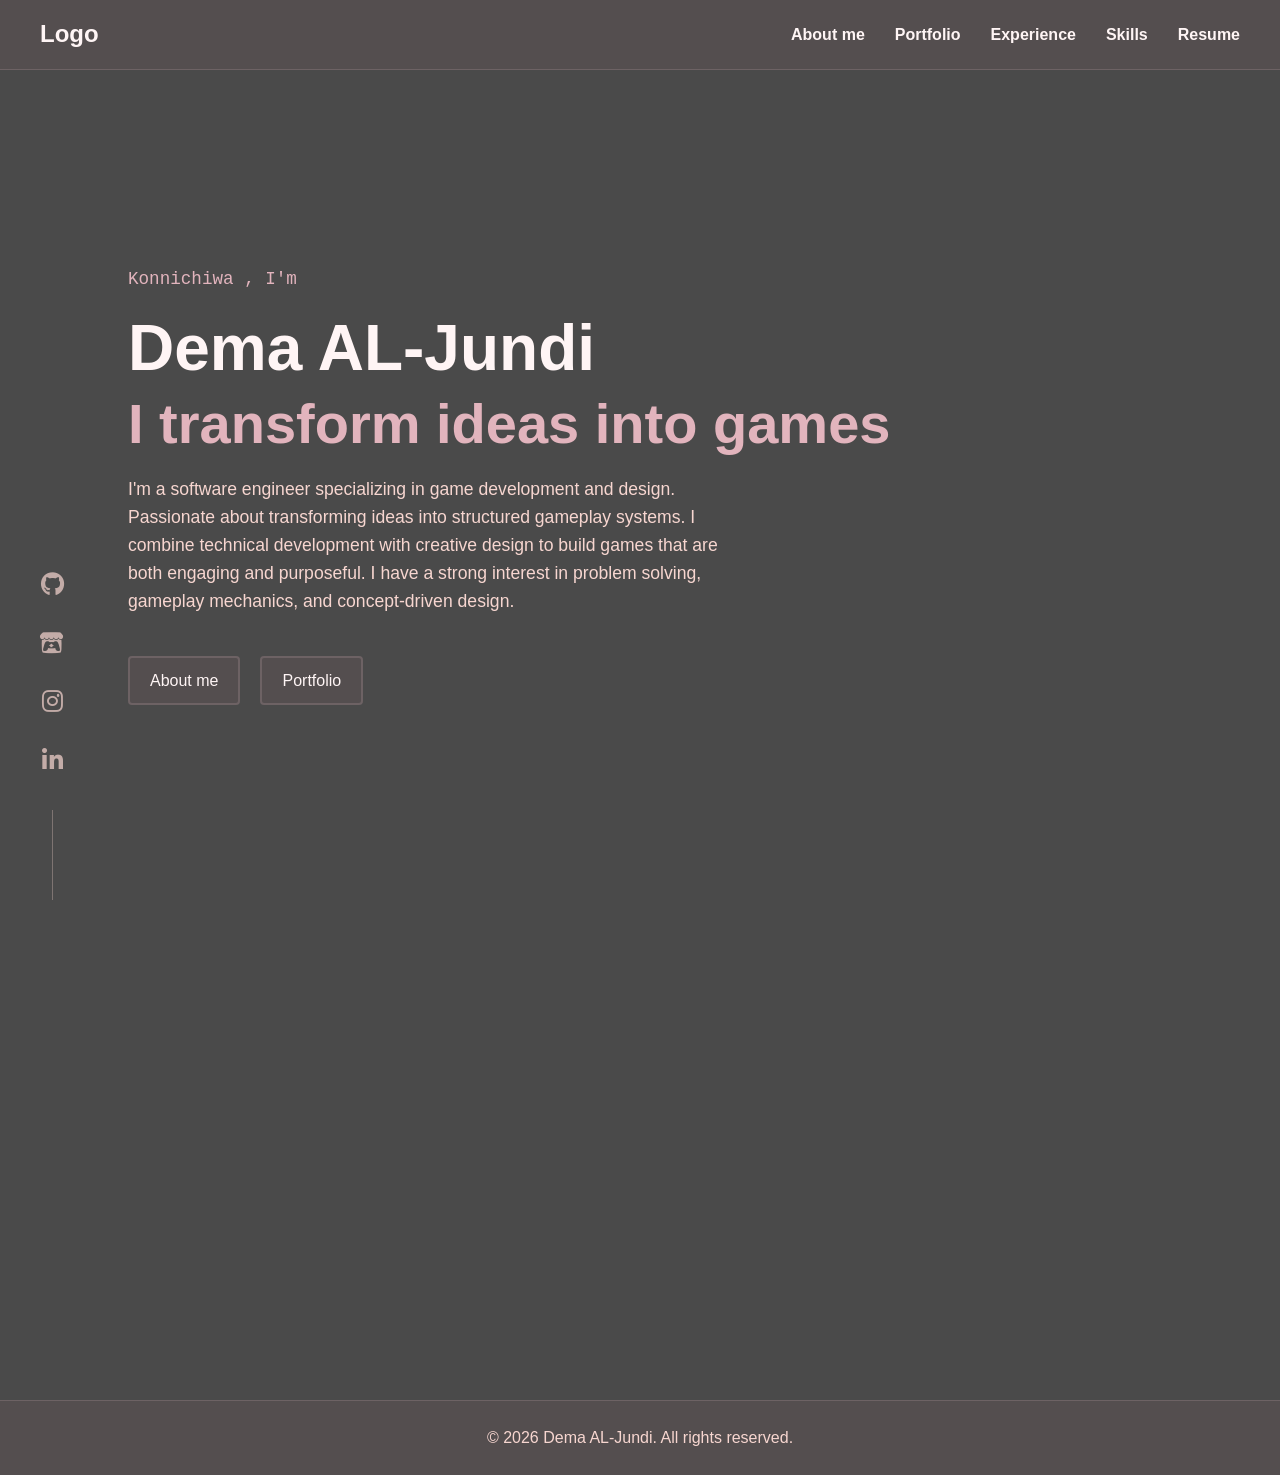
==== index.html @ 3b259c26 "skeleton done" ====
<!DOCTYPE html>
<html lang="en">

<head>
    <meta charset="UTF-8">
    <meta name="viewport" content="width=device-width, initial-scale=1.0">
    <title>Portfolio Skeleton</title>
    <link rel="stylesheet" href="css/style.css">
    <link rel="stylesheet" href="https://cdnjs.cloudflare.com/ajax/libs/font-awesome/6.4.0/css/all.min.css">
</head>

<body>
    <header class="header">
        <a href="index.html" class="logo">Logo</a>
        <nav class="nav-bar">
            <ul>
                <li><a href="pages/main_pages/about.html">About me</a></li>
                <li><a href="pages/main_pages/portfolio.html">Portfolio</a></li>
                <li><a href="pages/main_pages/experience.html">Experience</a></li>
                <li><a href="pages/main_pages/skills.html">Skills</a></li>
                <li><a href="resume.pdf" target="_blank">Resume</a></li>
            </ul>
        </nav>
    </header>
    <main>
        <section class="hero" id="home">
            <div class="hero-content">
                <span class="intro-text">Konnichiwa , I'm</span>
                <h1>Dema AL-Jundi</h1>
                <h2>I transform ideas into games</h2>
                <p>
                    I'm a software engineer specializing in game development and design. Passionate about transforming
                    ideas into structured gameplay systems.
                    I combine technical development with creative design to build games that are both engaging and
                    purposeful.
                    I have a strong interest in problem solving, gameplay mechanics, and concept-driven design.
                </p>
                <div class="hero-buttons">
                    <a href="pages/main_pages/about.html" class="btn">About me</a>
                    <a href="pages/main_pages/portfolio.html" class="btn">Portfolio</a>
                </div>
            </div>
        </section>
        <section class="blank-section" style="min-height: 50vh;">
            <!-- Placeholder for future content -->
        </section>
    </main>
    <aside class="social-links">
        <a href="https://github.com/Demxz0" target="_blank" aria-label="GitHub"><i class="fa-brands fa-github"></i></a>
        <a href="https://demxz0-o.itch.io/" target="_blank" aria-label="Itch.io"><i
                class="fa-brands fa-itch-io"></i></a>
        <a href="https://www.instagram.com/gamxz0_o/" target="_blank" aria-label="Instagram"><i
                class="fa-brands fa-instagram"></i></a>
        <a href="https://www.linkedin.com/in/dima-aljundi" target="_blank" aria-label="LinkedIn"><i
                class="fa-brands fa-linkedin-in"></i></a>
    </aside>
    <footer class="footer">
        <p>&copy; 2026 Dema AL-Jundi. All rights reserved.</p>
    </footer>
    <script src="js/script.js"></script>
</body>

</html>
---- css/style.css ----
:root {
    --bg-base: #4a4a4a;
    --bg-surface: #544e4f;
    --border-color: #6d6264;
    --text-heading: #fff5f5;
    --text-tagline: #e2b4bd;
    --text-body: #f7d6d0;
    --text-nav: #fff5f5;
    --accent: #e2b4bd;
    --accent-hover: #f7d6d0;
}

* {
    margin: 0;
    padding: 0;
    box-sizing: border-box;
}

html {
    scroll-behavior: smooth;
}

body {
    font-family: sans-serif;
    line-height: 1.6;
    padding-top: 70px;
    background-color: var(--bg-base);
    color: var(--text-body);
}

h1,
h2,
h3,
h4,
h5,
h6 {
    color: var(--text-heading);
}

.header {
    position: fixed;
    top: 0;
    left: 0;
    width: 100%;
    height: 70px;
    display: flex;
    justify-content: space-between;
    align-items: center;
    padding: 0 40px;
    background-color: var(--bg-surface);
    border-bottom: 1px solid var(--border-color);
    z-index: 1000;
}

.logo {
    font-weight: bold;
    font-size: 1.5rem;
    text-decoration: none;
    color: var(--text-heading);
}

.nav-bar ul {
    display: flex;
    list-style: none;
    gap: 30px;
}

.nav-bar a {
    text-decoration: none;
    color: var(--text-nav);
    font-weight: bold;
    transition: color 0.3s, opacity 0.3s;
}

.nav-bar a:hover {
    color: var(--accent);
    opacity: 0.9;
}

.hero {
    min-height: calc(100vh - 70px);
    display: flex;
    flex-direction: column;
    justify-content: center;
    align-items: flex-start;
    text-align: left;
    padding: 0 10%;
}

.hero-content {
    max-width: 800px;
}

.intro-text {
    display: block;
    margin-bottom: 20px;
    font-family: monospace;
    font-size: 1.1rem;
    color: var(--text-tagline);
}

.hero h1 {
    font-size: 4rem;
    margin-bottom: 10px;
    line-height: 1.1;
}

.hero h2,
.tagline {
    font-size: 3.5rem;
    font-weight: bold;
    margin-bottom: 20px;
    color: var(--text-tagline);
    line-height: 1.1;
}

.hero p {
    font-size: 1.1rem;
    max-width: 600px;
    margin-bottom: 40px;
}

.hero-buttons {
    display: flex;
    gap: 20px;
    justify-content: flex-start;
}

.btn {
    display: inline-block;
    padding: 10px 20px;
    text-decoration: none;
    color: var(--text-heading);
    border: 2px solid var(--border-color);
    background-color: var(--bg-surface);
    cursor: pointer;
    transition: all 0.3s ease;
    border-radius: 4px;
}

.btn:hover {
    background-color: var(--accent);
    border-color: var(--text-heading);
    color: var(--bg-base);
}

.content-sections {
    display: flex;
    flex-direction: column;
}

.zig-zag-item {
    display: flex;
    align-items: center;
    justify-content: space-between;
    padding: 80px 10%;
    gap: 40px;
    min-height: 60vh;
    border-top: 1px dashed var(--border-color);
}

.zig-zag-item.reverse {
    flex-direction: row-reverse;
}

.text-content {
    flex: 1;
}

.text-content h2 {
    margin-bottom: 20px;
    font-size: 2rem;
}

.text-content p {
    margin-bottom: 20px;
}

.image-placeholder {
    flex: 1;
    height: 300px;
    background-color: var(--bg-surface);
    display: flex;
    justify-content: center;
    align-items: center;
    border: 2px dashed var(--border-color);
    color: var(--text-body);
    border-radius: 8px;
}

.social-links {
    position: fixed;
    bottom: 0;
    left: 40px;
    display: flex;
    flex-direction: column;
    align-items: center;
    gap: 20px;
    z-index: 1000;
}

.social-links a {
    text-decoration: none;
    color: var(--text-body);
    font-size: 1.5rem;
    transition: color 0.3s, transform 0.3s;
    opacity: 0.7;
}

.social-links a:hover {
    color: var(--accent);
    transform: translateY(-3px);
    opacity: 1;
}

.social-links::after {
    content: '';
    width: 1px;
    height: 90px;
    background-color: var(--text-body);
    margin-top: 10px;
    opacity: 0.3;
}

.page-content {
    min-height: calc(100vh - 70px);
    padding: 60px 10%;
    text-align: center;
}

.page-content h1 {
    font-size: 2.5rem;
    margin-bottom: 20px;
}

.back-link {
    display: inline-block;
    margin-bottom: 20px;
    color: var(--accent);
    text-decoration: none;
    font-weight: bold;
    text-align: left;
    transition: transform 0.3s ease;
}

.back-link:hover {
    text-decoration: underline;
    transform: translateX(-5px);
}

.big-buttons-container {
    display: flex;
    justify-content: center;
    gap: 30px;
    margin-top: 50px;
}

.big-btn {
    display: flex;
    justify-content: center;
    align-items: center;
    width: 250px;
    height: 150px;
    font-size: 1.5rem;
    font-weight: bold;
    text-decoration: none;
    color: var(--text-heading);
    border: 2px solid var(--border-color);
    background-color: var(--bg-surface);
    transition: all 0.3s ease;
    border-radius: 8px;
}

.big-btn:hover {
    background-color: var(--accent);
    border-color: var(--text-heading);
    color: var(--bg-base);
    transform: translateY(-5px);
}

.about-grid {
    display: grid;
    grid-template-columns: 1fr 1fr;
    gap: 40px;
    margin-top: 40px;
    align-items: center;
    text-align: left;
}

.about-left {
    display: flex;
    flex-direction: column;
    align-items: flex-start;
}

.profile-pic-container {
    width: 200px;
    height: 200px;
    border-radius: 50%;
    border: 5px solid var(--accent);
    overflow: hidden;
    margin-bottom: 30px;
    display: flex;
    justify-content: center;
    align-items: center;
    background-color: var(--bg-surface);
}

.profile-placeholder {
    color: var(--text-body);
    font-weight: bold;
}

.about-right {
    display: flex;
    justify-content: center;
    align-items: center;
    height: 100%;
}

.collage-container {
    position: relative;
    width: 100%;
    max-width: 450px;
    height: 400px;
}

.collage-img {
    position: absolute;
    width: 220px;
    height: 320px;
    background-color: var(--bg-surface);
    border-radius: 10px;
    box-shadow: 0 10px 20px rgba(0, 0, 0, 0.5);
    display: flex;
    justify-content: center;
    align-items: center;
    color: var(--text-body);
    font-weight: bold;
    border: 1px solid var(--border-color);
    transition: transform 0.3s ease, z-index 0s;
    overflow: hidden;
}

.collage-img-1 {
    left: 20px;
    top: 40px;
    z-index: 2;
    transform: rotate(-5deg);
}

.collage-img-2 {
    left: 160px;
    top: 70px;
    z-index: 1;
    transform: rotate(5deg);
}

.collage-img:hover {
    transform: scale(1.05) rotate(0deg);
    z-index: 10;
}

.vibe-slider-section {
    margin-top: 80px;
    margin-left: calc(-50vw + 50%);
    margin-right: calc(-50vw + 50%);
    overflow: hidden;
    padding: 40px 0;
}

.vibe-slider-section h2 {
    margin-left: 10vw;
    margin-bottom: 30px;
    font-size: 2rem;
    text-align: left;
}

.slider-wrapper {
    width: 100%;
    overflow: hidden;
    display: flex;
}

.slider-track {
    display: flex;
    animation: scroll 30s linear infinite;
    width: max-content;
}

.slider-track:hover {
    animation-play-state: paused;
}

.slide {
    width: 200px;
    height: 320px;
    margin-right: 20px;
    border-radius: 12px;
    overflow: hidden;
    flex-shrink: 0;
    transition: transform 0.3s ease;
    background-color: var(--bg-surface);
    display: flex;
    justify-content: center;
    align-items: center;
    color: var(--text-body);
    border: 1px solid var(--border-color);
}

.slide:hover {
    transform: scale(1.05);
    z-index: 2;
    border-color: var(--accent);
}

.slide img {
    width: 100%;
    height: 100%;
    object-fit: cover;
    pointer-events: none;
}

@keyframes scroll {
    0% {
        transform: translateX(0);
    }

    100% {
        transform: translateX(calc(-220px * 6));
    }
}

.experience-list {
    display: flex;
    flex-direction: column;
    gap: 30px;
    margin-top: 40px;
    text-align: left;
    max-width: 800px;
    margin-left: auto;
    margin-right: auto;
}

.experience-item {
    border-left: 4px solid var(--accent);
    padding-left: 20px;
}

.skills-grid {
    display: flex;
    justify-content: center;
    gap: 50px;
    margin-top: 40px;
    flex-wrap: wrap;
}

.skill-category {
    border: 1px solid var(--border-color);
    background-color: var(--bg-surface);
    padding: 20px;
    width: 250px;
    text-align: left;
    border-radius: 8px;
}

.skill-category ul {
    margin-top: 10px;
    padding-left: 20px;
}

@media (max-width: 850px) {
    body {
        padding-top: 120px;
    }

    .header {
        flex-direction: column;
        height: auto;
        padding: 15px;
        gap: 15px;
    }

    .nav-bar ul {
        flex-wrap: wrap;
        justify-content: center;
        gap: 15px;
    }

    .zig-zag-item,
    .zig-zag-item.reverse {
        flex-direction: column;
        text-align: center;
        padding: 60px 20px;
    }

    .social-links {
        position: static;
        flex-direction: row;
        justify-content: center;
        padding: 20px 0;
        margin-top: 40px;
        border-top: 1px solid var(--border-color);
    }

    .social-links::after {
        display: none;
    }

    .big-buttons-container {
        flex-direction: column;
        align-items: center;
    }

    .big-btn {
        width: 100%;
        max-width: 300px;
        height: 120px;
    }

    .about-grid {
        grid-template-columns: 1fr;
        text-align: center;
    }

    .about-left {
        align-items: center;
    }

    .collage-container {
        transform: scale(0.9);
        margin-top: 30px;
    }

    .projects-grid {
        grid-template-columns: 1fr;
    }
}

.projects-grid {
    display: grid;
    grid-template-columns: repeat(auto-fill, minmax(300px, 1fr));
    gap: 30px;
    margin-top: 40px;
    text-align: left;
}

.project-card {
    display: flex;
    flex-direction: column;
    border: 1px solid var(--border-color);
    text-decoration: none;
    color: inherit;
    background-color: var(--bg-surface);
    transition: transform 0.3s, box-shadow 0.3s, border-color 0.3s;
    border-radius: 8px;
    overflow: hidden;
}

.project-card:hover {
    transform: translateY(-5px);
    box-shadow: 0 10px 20px rgba(0, 0, 0, 0.4);
    border-color: var(--accent);
}

.card-image-placeholder {
    height: 180px;
    background-color: var(--bg-base);
    display: flex;
    justify-content: center;
    align-items: center;
    color: var(--text-body);
    border-bottom: 1px solid var(--border-color);
}

.card-content {
    padding: 20px;
    display: flex;
    flex-direction: column;
    flex: 1;
}

.card-content h3 {
    margin-bottom: 10px;
    font-size: 1.25rem;
    color: var(--text-heading);
}

.card-content p {
    font-size: 0.95rem;
    margin-bottom: 15px;
    flex: 1;
}

.card-tags {
    display: flex;
    flex-wrap: wrap;
    gap: 8px;
    margin-bottom: 15px;
}

.tag {
    font-size: 0.8rem;
    padding: 4px 10px;
    background-color: var(--bg-base);
    color: var(--text-heading);
    border: 1px solid var(--border-color);
    border-radius: 15px;
}

.view-link {
    font-weight: bold;
    color: var(--text-heading);
    font-size: 0.9rem;
    transition: color 0.3s, opacity 0.3s;
}

.project-card:hover .view-link {
    text-decoration: underline;
    opacity: 0.85;
}

.project-details {
    text-align: left;
    max-width: 900px;
    margin: 0 auto;
}

.project-details h1 {
    color: var(--text-heading);
}

.project-section {
    margin-bottom: 40px;
    background-color: var(--bg-surface);
    padding: 30px;
    border-radius: 8px;
    border: 1px solid var(--border-color);
}

.project-section h2 {
    color: var(--text-heading);
    margin-bottom: 15px;
    font-size: 1.5rem;
    border-bottom: 2px solid var(--accent);
    display: inline-block;
    padding-bottom: 5px;
}

.project-section ul {
    margin-left: 20px;
    margin-top: 10px;
}

.project-section li {
    margin-bottom: 10px;
}

.under-work {
    margin-top: 50px;
    text-align: center;
    color: var(--text-tagline);
}

.footer {
    text-align: center;
    padding: 24px;
    background-color: var(--bg-surface);
    border-top: 1px solid var(--border-color);
    margin-top: 50px;
    color: var(--text-body);
}
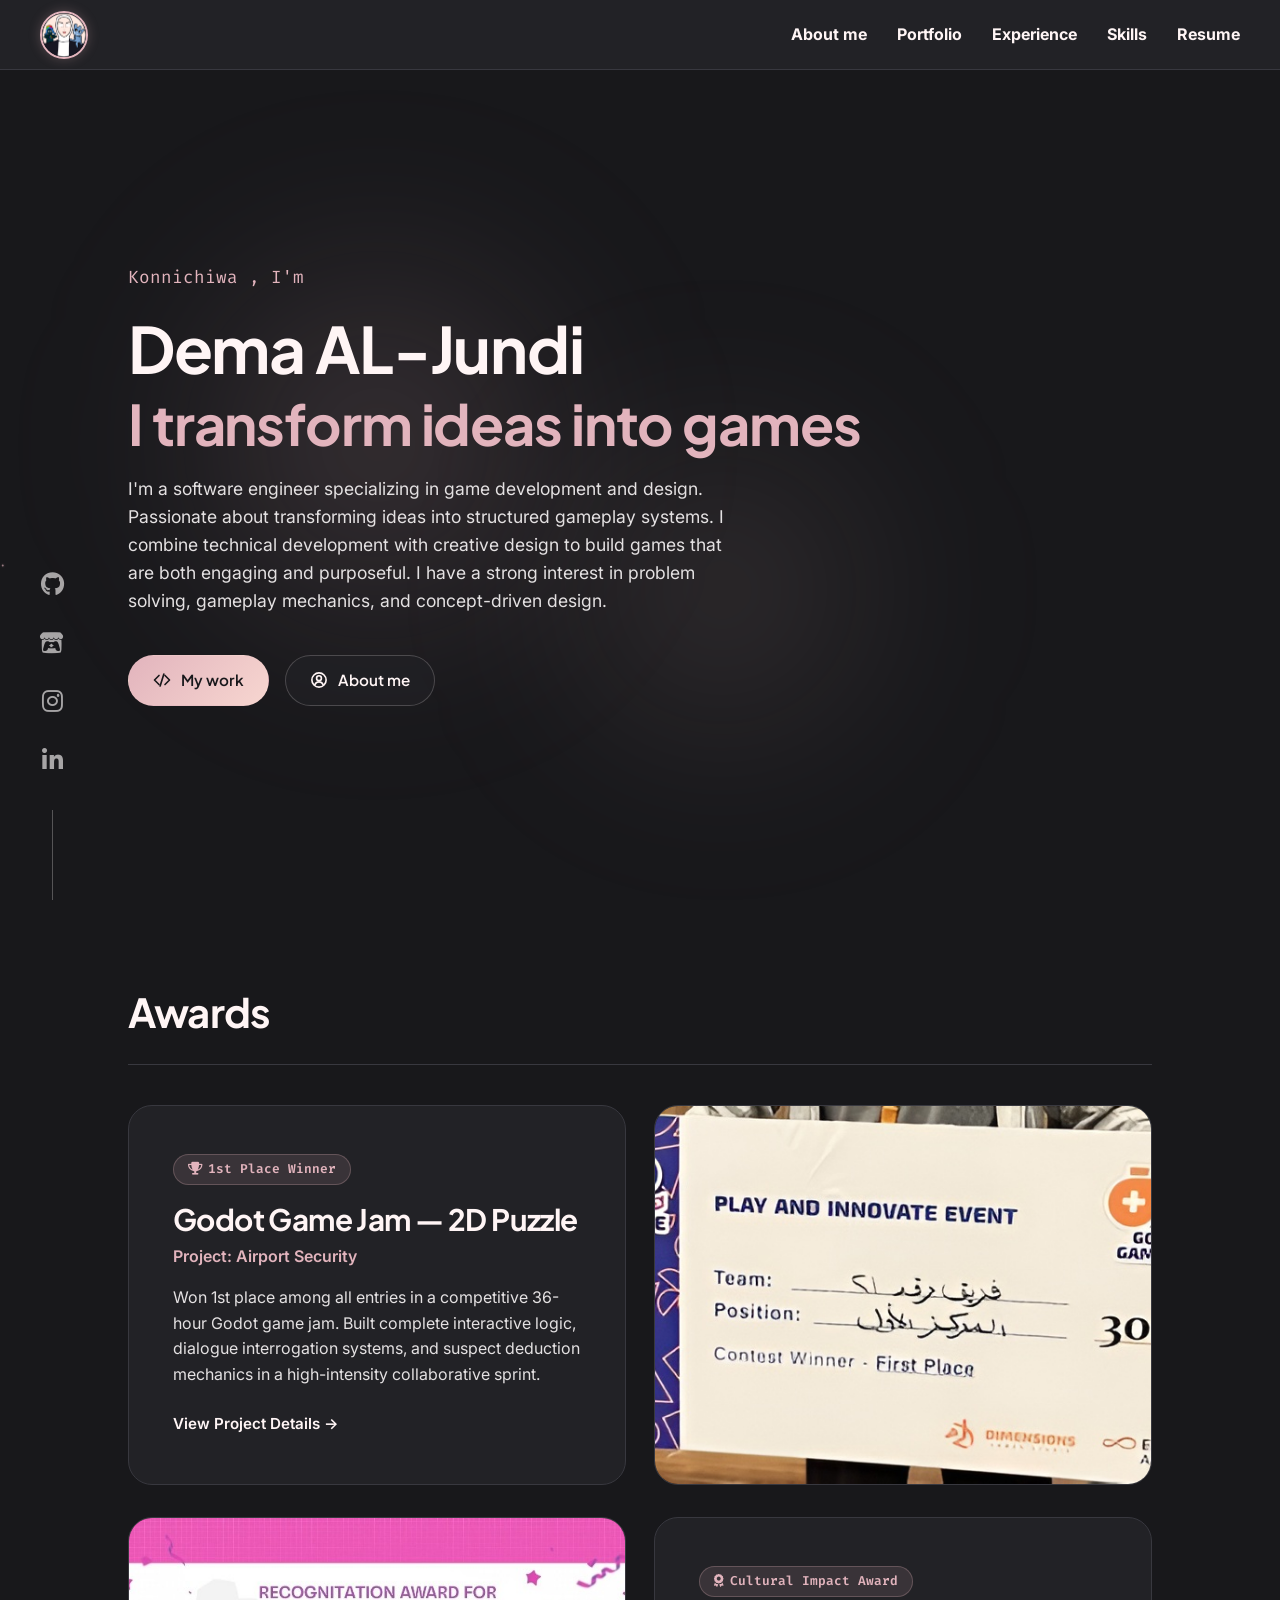
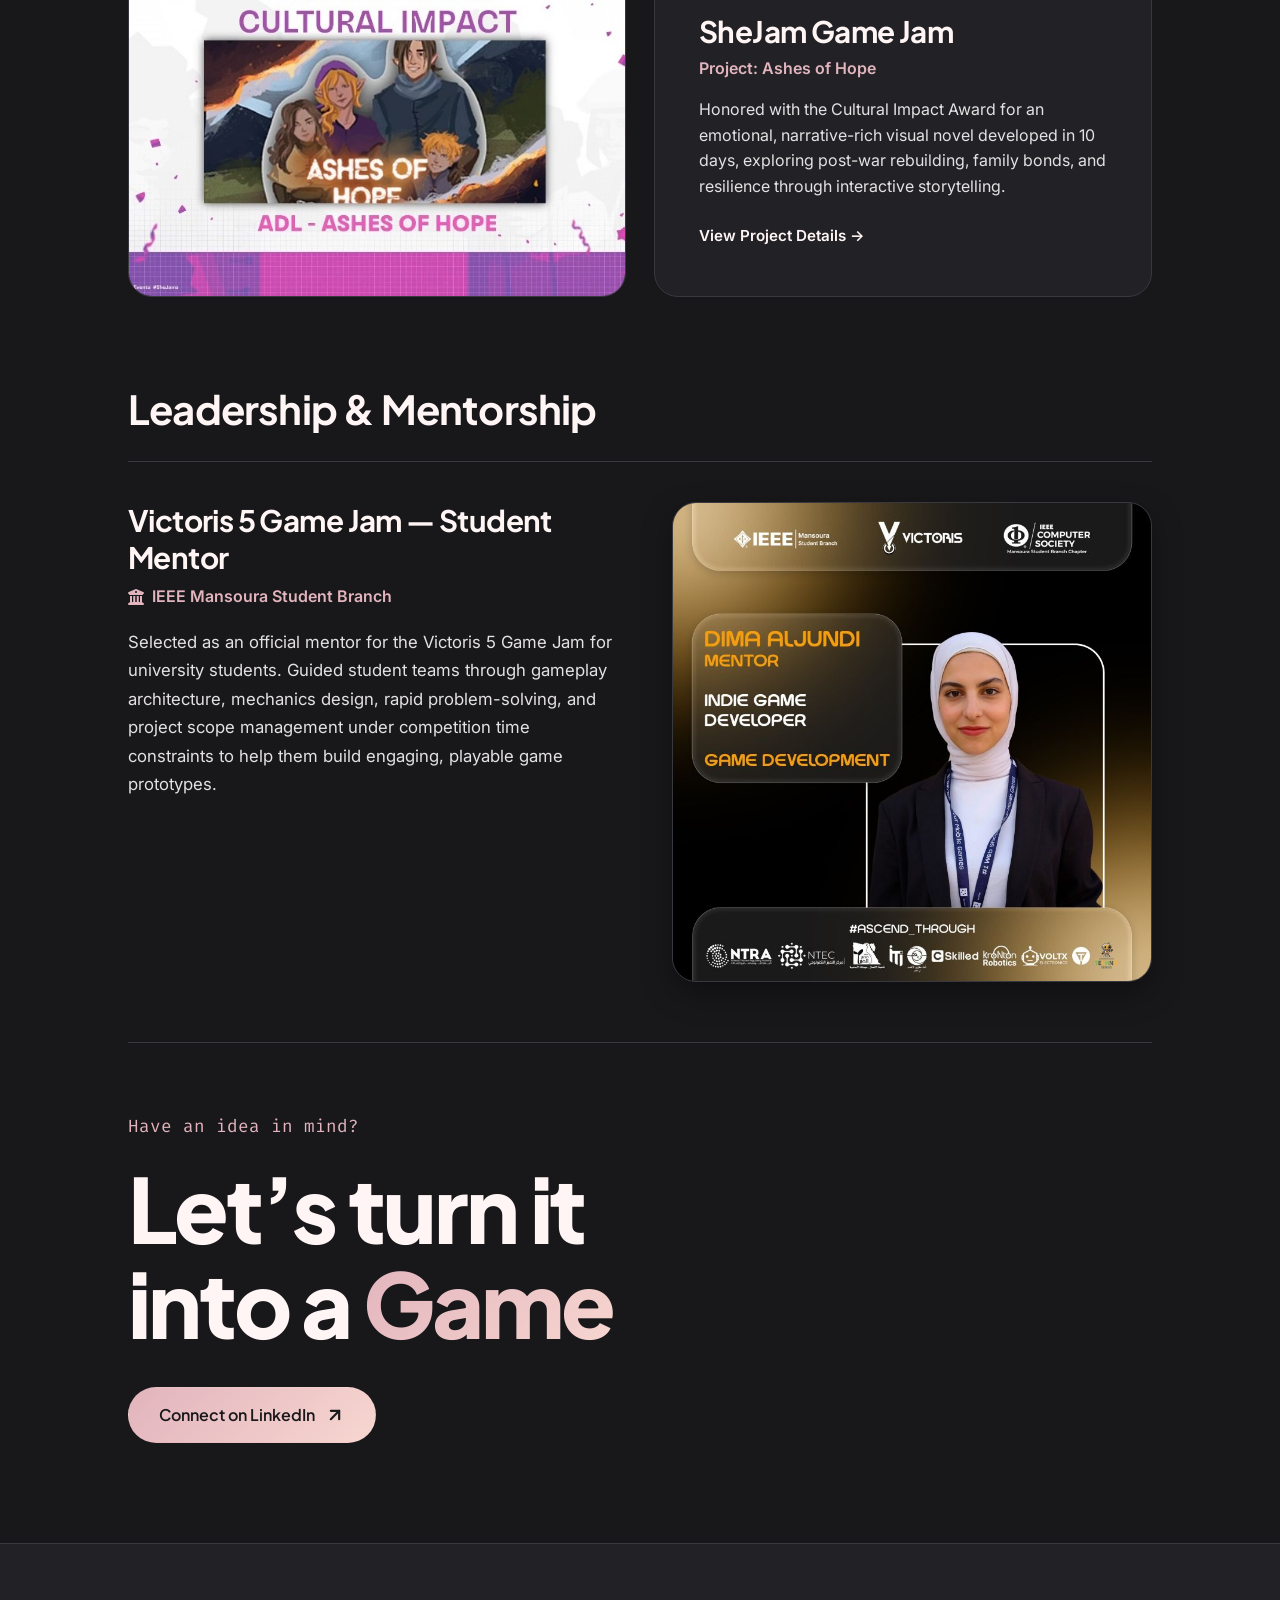
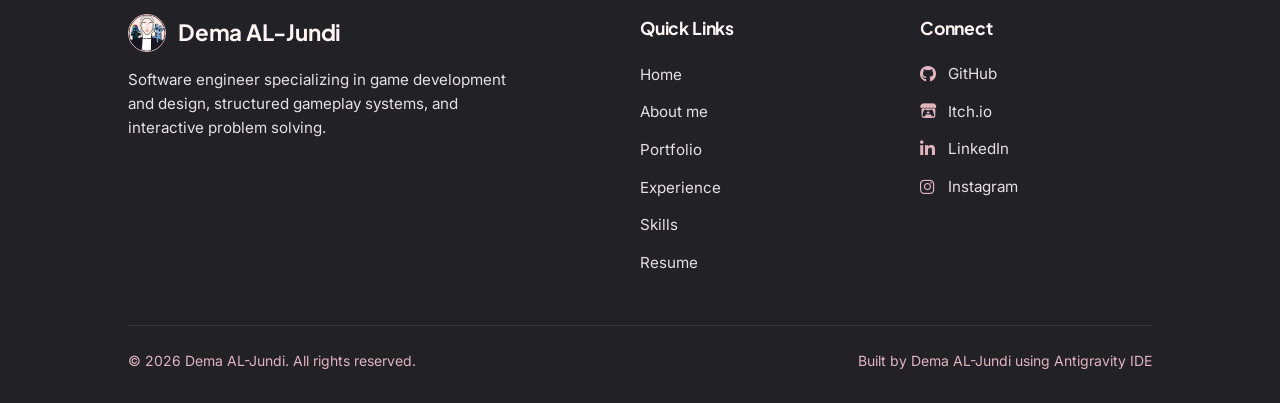
==== commit b3acddec: "first commit" ====
--- a/index.html
+++ b/index.html
@@ -5,13 +5,25 @@
     <meta charset="UTF-8">
     <meta name="viewport" content="width=device-width, initial-scale=1.0">
     <title>Portfolio Skeleton</title>
+    <link rel="icon" type="image/png" href="Images/Main_page_images/Logo.png">
     <link rel="stylesheet" href="css/style.css">
     <link rel="stylesheet" href="https://cdnjs.cloudflare.com/ajax/libs/font-awesome/6.4.0/css/all.min.css">
 </head>
 
-<body>
+<body class="launch-active">
+    <div id="launch-screen" class="launch-screen" aria-label="Loading portfolio">
+        <div class="launch-logo-container">
+            <div class="launch-pulse-ring launch-pulse-ring-outer"></div>
+            <div class="launch-pulse-ring launch-pulse-ring-inner"></div>
+            <div class="launch-logo-frame">
+                <img src="Images/Main_page_images/Logo.png" alt="Dema AL-Jundi Logo" class="launch-logo-img">
+            </div>
+        </div>
+    </div>
     <header class="header">
-        <a href="index.html" class="logo">Logo</a>
+        <a href="index.html" class="logo" aria-label="Home">
+            <img src="Images/Main_page_images/Logo.png" alt="Dema AL-Jundi Logo" class="logo-img">
+        </a>
         <nav class="nav-bar">
             <ul>
                 <li><a href="pages/main_pages/about.html">About me</a></li>
@@ -24,6 +36,7 @@
     </header>
     <main>
         <section class="hero" id="home">
+            <canvas id="hero-particles" class="hero-particles-canvas"></canvas>
             <div class="hero-content">
                 <span class="intro-text">Konnichiwa , I'm</span>
                 <h1>Dema AL-Jundi</h1>
@@ -36,13 +49,108 @@
                     I have a strong interest in problem solving, gameplay mechanics, and concept-driven design.
                 </p>
                 <div class="hero-buttons">
-                    <a href="pages/main_pages/about.html" class="btn">About me</a>
-                    <a href="pages/main_pages/portfolio.html" class="btn">Portfolio</a>
-                </div>
-            </div>
-        </section>
-        <section class="blank-section" style="min-height: 50vh;">
-            <!-- Placeholder for future content -->
+                    <a href="pages/main_pages/portfolio.html" class="btn btn-primary">
+                        <svg class="btn-icon" width="18" height="18" viewBox="0 0 24 24" fill="none"
+                            stroke="currentColor" stroke-width="2.2" stroke-linecap="round" stroke-linejoin="round">
+                            <path d="m16 18 6-6-6-6"></path>
+                            <path d="m8 6-6 6 6 6"></path>
+                            <path d="m14.5 4-5 16"></path>
+                        </svg>
+                        <span>My work</span>
+                    </a>
+                    <a href="pages/main_pages/about.html" class="btn btn-secondary">
+                        <svg class="btn-icon" width="18" height="18" viewBox="0 0 24 24" fill="none"
+                            stroke="currentColor" stroke-width="2.2" stroke-linecap="round" stroke-linejoin="round">
+                            <circle cx="12" cy="12" r="9.5"></circle>
+                            <circle cx="12" cy="9.5" r="3.2"></circle>
+                            <path d="M6.5 18.2c1.3-2.6 3.2-3.7 5.5-3.7s4.2 1.1 5.5 3.7"></path>
+                        </svg>
+                        <span>About me</span>
+                    </a>
+                </div>
+            </div>
+        </section>
+        <section class="awards-section" id="awards">
+            <div class="awards-header reveal">
+                <h2>Awards</h2>
+            </div>
+            <div class="awards-list">
+                <div class="award-row reveal">
+                    <div class="award-card award-text-card">
+                        <span class="award-badge"><i class="fa-solid fa-trophy"></i> 1st Place Winner</span>
+                        <h3>Godot Game Jam — 2D Puzzle</h3>
+                        <div class="award-project-name">Project: Airport Security</div>
+                        <p>
+                            Won 1st place among all entries in a competitive 36-hour Godot game jam. Built complete
+                            interactive logic, dialogue interrogation systems, and suspect deduction mechanics in a
+                            high-intensity collaborative sprint.
+                        </p>
+                        <a href="pages/portfolio_pages/project_pages/project-airport-security.html"
+                            class="award-link">View Project Details &rarr;</a>
+                    </div>
+                    <div class="award-card award-image-card">
+                        <img src="Images/Main_page_images/godotjam_award.jpg"
+                            alt="Godot Game Jam Award - Airport Security">
+                    </div>
+                </div>
+
+                <div class="award-row reverse reveal">
+                    <div class="award-card award-text-card">
+                        <span class="award-badge"><i class="fa-solid fa-award"></i> Cultural Impact Award</span>
+                        <h3>SheJam Game Jam</h3>
+                        <div class="award-project-name">Project: Ashes of Hope</div>
+                        <p>
+                            Honored with the Cultural Impact Award for an emotional, narrative-rich visual novel
+                            developed in 10 days, exploring post-war rebuilding, family bonds, and resilience through
+                            interactive storytelling.
+                        </p>
+                        <a href="pages/portfolio_pages/project_pages/project-ashes-of-hope.html" class="award-link">View
+                            Project Details &rarr;</a>
+                    </div>
+                    <div class="award-card award-image-card">
+                        <img src="Images/Main_page_images/shejam_award.jpg" alt="SheJam Game Jam Award - Ashes of Hope">
+                    </div>
+                </div>
+            </div>
+        </section>
+        <section class="mentorship-section" id="leadership">
+            <div class="mentorship-header reveal">
+                <h2>Leadership & Mentorship</h2>
+            </div>
+            <div class="mentorship-container reveal">
+                <div class="mentorship-content">
+                    <h3>Victoris 5 Game Jam — Student Mentor</h3>
+                    <div class="mentorship-org">
+                        <i class="fa-solid fa-building-columns"></i> IEEE Mansoura Student Branch
+                    </div>
+                    <p>
+                        Selected as an official mentor for the Victoris 5 Game Jam for university students.
+                        Guided student teams through gameplay architecture, mechanics design, rapid problem-solving,
+                        and project scope management under competition time constraints to help them build engaging,
+                        playable game prototypes.
+                    </p>
+                </div>
+                <div class="mentorship-image-card">
+                    <img src="Images/Main_page_images/ieee_mentor.jpg"
+                        alt="IEEE Mansoura Victoris 5 Game Jam Mentor - Dima Al-Jundi">
+                </div>
+            </div>
+        </section>
+        <section class="cta-section reveal" id="contact">
+            <div class="cta-divider"></div>
+            <div class="cta-content">
+                <span class="intro-text">Have an idea in mind?</span>
+                <h2 class="cta-title">Let’s turn it<br>into a <span class="cta-highlight">Game</span></h2>
+                <a href="https://www.linkedin.com/in/dima-aljundi" target="_blank" rel="noopener noreferrer"
+                    class="btn btn-primary cta-btn">
+                    <span>Connect on LinkedIn</span>
+                    <svg class="btn-icon cta-arrow-icon" width="20" height="20" viewBox="0 0 24 24" fill="none"
+                        stroke="currentColor" stroke-width="2.6" stroke-linecap="round" stroke-linejoin="round">
+                        <line x1="7" y1="17" x2="17" y2="7"></line>
+                        <polyline points="7 7 17 7 17 17"></polyline>
+                    </svg>
+                </a>
+            </div>
         </section>
     </main>
     <aside class="social-links">
@@ -55,7 +163,52 @@
                 class="fa-brands fa-linkedin-in"></i></a>
     </aside>
     <footer class="footer">
-        <p>&copy; 2026 Dema AL-Jundi. All rights reserved.</p>
+        <div class="footer-top">
+            <div class="footer-brand">
+                <a href="index.html" class="footer-logo">
+                    <span class="footer-logo-badge">
+                        <img src="Images/Main_page_images/Logo.png" alt="Dema AL-Jundi" class="footer-logo-img">
+                    </span>
+                    <span>Dema AL-Jundi</span>
+                </a>
+                <p class="footer-bio">
+                    Software engineer specializing in game development and design, structured gameplay systems, and
+                    interactive problem solving.
+                </p>
+            </div>
+            <div class="footer-col">
+                <h3>Quick Links</h3>
+                <ul class="footer-links">
+                    <li><a href="index.html">Home</a></li>
+                    <li><a href="pages/main_pages/about.html">About me</a></li>
+                    <li><a href="pages/main_pages/portfolio.html">Portfolio</a></li>
+                    <li><a href="pages/main_pages/experience.html">Experience</a></li>
+                    <li><a href="pages/main_pages/skills.html">Skills</a></li>
+                    <li><a href="resume.pdf" target="_blank">Resume</a></li>
+                </ul>
+            </div>
+            <div class="footer-col">
+                <h3>Connect</h3>
+                <ul class="footer-links">
+                    <li><a href="https://github.com/Demxz0" target="_blank" rel="noopener noreferrer"><i
+                                class="fa-brands fa-github"></i> GitHub</a></li>
+                    <li><a href="https://demxz0-o.itch.io/" target="_blank" rel="noopener noreferrer"><i
+                                class="fa-brands fa-itch-io"></i> Itch.io</a></li>
+                    <li><a href="https://www.linkedin.com/in/dima-aljundi" target="_blank" rel="noopener noreferrer"><i
+                                class="fa-brands fa-linkedin-in"></i> LinkedIn</a></li>
+                    <li><a href="https://www.instagram.com/gamxz0_o/" target="_blank" rel="noopener noreferrer"><i
+                                class="fa-brands fa-instagram"></i> Instagram</a></li>
+                </ul>
+            </div>
+        </div>
+        <div class="footer-bottom">
+            <div class="footer-bottom-left">
+                &copy; 2026 Dema AL-Jundi. All rights reserved.
+            </div>
+            <div class="footer-bottom-right">
+                Built by Dema AL-Jundi using Antigravity IDE
+            </div>
+        </div>
     </footer>
     <script src="js/script.js"></script>
 </body>
--- a/css/style.css
+++ b/css/style.css
@@ -1,13 +1,19 @@
+@import url('https://fonts.googleapis.com/css2?family=Fira+Code:wght@400;600&family=Inter:ital,opsz,wght@0,14..32,400..700;1,14..32,400..700&family=Plus+Jakarta+Sans:ital,wght@0,400..800;1,400..800&display=swap');
+
 :root {
-    --bg-base: #4a4a4a;
-    --bg-surface: #544e4f;
-    --border-color: #6d6264;
+    --bg-base: #18181b;
+    --bg-surface: #222226;
+    --border-color: #38383f;
     --text-heading: #fff5f5;
     --text-tagline: #e2b4bd;
-    --text-body: #f7d6d0;
+    --text-body: #E4E1E2;
     --text-nav: #fff5f5;
     --accent: #e2b4bd;
     --accent-hover: #f7d6d0;
+
+    --font-heading: 'Plus Jakarta Sans', sans-serif;
+    --font-body: 'Inter', sans-serif;
+    --font-mono: 'Fira Code', monospace;
 }
 
 * {
@@ -21,7 +27,7 @@
 }
 
 body {
-    font-family: sans-serif;
+    font-family: var(--font-body);
     line-height: 1.6;
     padding-top: 70px;
     background-color: var(--bg-base);
@@ -34,7 +40,9 @@
 h4,
 h5,
 h6 {
+    font-family: var(--font-heading);
     color: var(--text-heading);
+    letter-spacing: -0.02em;
 }
 
 .header {
@@ -50,13 +58,38 @@
     background-color: var(--bg-surface);
     border-bottom: 1px solid var(--border-color);
     z-index: 1000;
+    animation: heroFadeInDown 0.9s cubic-bezier(0.22, 1, 0.36, 1) 0.1s both;
 }
 
 .logo {
-    font-weight: bold;
-    font-size: 1.5rem;
+    width: 48px;
+    height: 48px;
+    border-radius: 50%;
+    border: 2px solid var(--accent);
+    box-shadow: 0 0 12px rgba(226, 180, 189, 0.25);
+    overflow: hidden;
+    display: inline-flex;
+    align-items: center;
+    justify-content: center;
     text-decoration: none;
-    color: var(--text-heading);
+    line-height: 0;
+    flex-shrink: 0;
+    transition: transform 0.25s cubic-bezier(0.22, 1, 0.36, 1), box-shadow 0.25s cubic-bezier(0.22, 1, 0.36, 1), border-color 0.25s ease;
+}
+
+.logo:hover {
+    transform: scale(1.08);
+    box-shadow: 0 0 20px rgba(226, 180, 189, 0.5);
+    border-color: var(--accent-hover);
+}
+
+.logo-img {
+    width: 100%;
+    height: 100%;
+    object-fit: cover;
+    transform: scale(1.38);
+    display: block;
+    pointer-events: none;
 }
 
 .nav-bar ul {
@@ -78,6 +111,7 @@
 }
 
 .hero {
+    position: relative;
     min-height: calc(100vh - 70px);
     display: flex;
     flex-direction: column;
@@ -85,24 +119,135 @@
     align-items: flex-start;
     text-align: left;
     padding: 0 10%;
+    overflow: hidden;
+}
+
+.hero::before,
+.hero::after {
+    content: '';
+    position: absolute;
+    border-radius: 50%;
+    pointer-events: none;
+    z-index: 1;
+    filter: blur(90px);
+    will-change: transform;
+}
+
+.hero::before {
+    width: 500px;
+    height: 500px;
+    background: radial-gradient(circle, rgba(226, 180, 189, 0.22) 0%, rgba(226, 180, 189, 0.05) 50%, transparent 70%);
+    top: 15%;
+    left: 10%;
+    animation: heroGlowFloat1 16s ease-in-out infinite alternate;
+}
+
+.hero::after {
+    width: 420px;
+    height: 420px;
+    background: radial-gradient(circle, rgba(247, 214, 208, 0.16) 0%, rgba(226, 180, 189, 0.04) 50%, transparent 70%);
+    bottom: 12%;
+    left: 40%;
+    animation: heroGlowFloat2 20s ease-in-out infinite alternate;
+}
+
+@keyframes heroGlowFloat1 {
+    0% {
+        transform: translate3d(0, 0, 0) scale(1);
+    }
+
+    50% {
+        transform: translate3d(70px, -45px, 0) scale(1.12);
+    }
+
+    100% {
+        transform: translate3d(-35px, 35px, 0) scale(0.96);
+    }
+}
+
+@keyframes heroGlowFloat2 {
+    0% {
+        transform: translate3d(0, 0, 0) scale(0.96);
+    }
+
+    50% {
+        transform: translate3d(-60px, 50px, 0) scale(1.1);
+    }
+
+    100% {
+        transform: translate3d(45px, -25px, 0) scale(1.02);
+    }
+}
+
+@keyframes heroFadeInUp {
+    0% {
+        opacity: 0;
+        transform: translateY(28px);
+    }
+
+    100% {
+        opacity: 1;
+        transform: translateY(0);
+    }
+}
+
+@keyframes heroFadeInDown {
+    0% {
+        opacity: 0;
+        transform: translateY(-20px);
+    }
+
+    100% {
+        opacity: 1;
+        transform: translateY(0);
+    }
+}
+
+@keyframes heroFadeInLeft {
+    0% {
+        opacity: 0;
+        transform: translateX(-24px);
+    }
+
+    100% {
+        opacity: 1;
+        transform: translateX(0);
+    }
+}
+
+.hero-particles-canvas {
+    position: absolute;
+    top: 0;
+    left: 0;
+    width: 100%;
+    height: 100%;
+    pointer-events: none;
+    z-index: 1;
 }
 
 .hero-content {
+    position: relative;
+    z-index: 2;
     max-width: 800px;
 }
 
 .intro-text {
     display: block;
     margin-bottom: 20px;
-    font-family: monospace;
+    font-family: var(--font-mono);
     font-size: 1.1rem;
     color: var(--text-tagline);
+}
+
+.hero-content .intro-text {
+    animation: heroFadeInUp 1s cubic-bezier(0.22, 1, 0.36, 1) 0.2s both;
 }
 
 .hero h1 {
     font-size: 4rem;
     margin-bottom: 10px;
     line-height: 1.1;
+    animation: heroFadeInUp 1.05s cubic-bezier(0.22, 1, 0.36, 1) 0.38s both;
 }
 
 .hero h2,
@@ -112,36 +257,75 @@
     margin-bottom: 20px;
     color: var(--text-tagline);
     line-height: 1.1;
+    animation: heroFadeInUp 1.05s cubic-bezier(0.22, 1, 0.36, 1) 0.56s both;
 }
 
 .hero p {
     font-size: 1.1rem;
     max-width: 600px;
     margin-bottom: 40px;
+    animation: heroFadeInUp 1.05s cubic-bezier(0.22, 1, 0.36, 1) 0.74s both;
 }
 
 .hero-buttons {
     display: flex;
-    gap: 20px;
+    gap: 16px;
     justify-content: flex-start;
+    align-items: center;
+    animation: heroFadeInUp 1.05s cubic-bezier(0.22, 1, 0.36, 1) 0.92s both;
 }
 
 .btn {
+    display: inline-flex;
+    align-items: center;
+    justify-content: center;
+    gap: 10px;
+    padding: 12px 24px;
+    text-decoration: none;
+    font-family: var(--font-heading);
+    font-size: 0.95rem;
+    font-weight: 600;
+    border-radius: 9999px;
+    cursor: pointer;
+    transition: transform 0.25s ease, background 0.25s ease, border-color 0.25s ease, box-shadow 0.25s ease, color 0.25s ease;
+}
+
+.btn-primary {
+    background: linear-gradient(135deg, var(--accent) 0%, var(--accent-hover) 100%);
+    color: #18181b;
+    border: 1px solid transparent;
+}
+
+.btn-primary:hover {
+    transform: translateY(-2px);
+    box-shadow: 0 8px 24px rgba(226, 180, 189, 0.4);
+    filter: brightness(1.03);
+    color: #18181b;
+}
+
+.btn-secondary {
+    background: rgba(34, 34, 38, 0.7);
+    color: var(--text-heading);
+    border: 1px solid rgba(255, 245, 245, 0.2);
+    backdrop-filter: blur(8px);
+}
+
+.btn-secondary:hover {
+    background: rgba(45, 45, 52, 0.9);
+    border-color: rgba(226, 180, 189, 0.5);
+    color: var(--accent-hover);
+    transform: translateY(-2px);
+    box-shadow: 0 6px 20px rgba(0, 0, 0, 0.35);
+}
+
+.btn-icon {
     display: inline-block;
-    padding: 10px 20px;
-    text-decoration: none;
-    color: var(--text-heading);
-    border: 2px solid var(--border-color);
-    background-color: var(--bg-surface);
-    cursor: pointer;
-    transition: all 0.3s ease;
-    border-radius: 4px;
-}
-
-.btn:hover {
-    background-color: var(--accent);
-    border-color: var(--text-heading);
-    color: var(--bg-base);
+    flex-shrink: 0;
+    transition: transform 0.25s ease;
+}
+
+.btn:hover .btn-icon {
+    transform: scale(1.08);
 }
 
 .content-sections {
@@ -197,6 +381,7 @@
     align-items: center;
     gap: 20px;
     z-index: 1000;
+    animation: heroFadeInLeft 1s cubic-bezier(0.22, 1, 0.36, 1) 1.05s both;
 }
 
 .social-links a {
@@ -229,8 +414,10 @@
 }
 
 .page-content h1 {
-    font-size: 2.5rem;
-    margin-bottom: 20px;
+    font-size: 2.8rem;
+    margin-bottom: 40px;
+    text-align: center;
+    width: 100%;
 }
 
 .back-link {
@@ -278,87 +465,231 @@
     transform: translateY(-5px);
 }
 
-.about-grid {
-    display: grid;
-    grid-template-columns: 1fr 1fr;
+.about-hero-showcase {
+    display: flex;
+    justify-content: space-between;
+    align-items: center;
     gap: 40px;
     margin-top: 40px;
-    align-items: center;
+    margin-bottom: 40px;
+    flex-wrap: wrap;
+}
+
+.about-hero-main {
+    display: flex;
+    align-items: center;
+    gap: 32px;
+    flex: 1;
+    min-width: 320px;
+    flex-wrap: wrap;
+}
+
+.about-hero-text {
+    flex: 1;
+    min-width: 280px;
+}
+
+.profile-pic-container {
+    width: 260px;
+    height: 260px;
+    border-radius: 50%;
+    border: 4px solid var(--accent);
+    box-shadow: 0 0 30px rgba(226, 180, 189, 0.3);
+    overflow: hidden;
+    display: flex;
+    justify-content: center;
+    align-items: center;
+    background-color: var(--bg-surface);
+    flex-shrink: 0;
+    transition: transform 0.3s cubic-bezier(0.22, 1, 0.36, 1), box-shadow 0.3s ease;
+}
+
+.profile-pic-container:hover {
+    transform: scale(1.02);
+    box-shadow: 0 0 40px rgba(226, 180, 189, 0.45);
+}
+
+.about-profile-img {
+    width: 100%;
+    height: 100%;
+    object-fit: cover;
+    object-position: 10% 35%;
+    display: block;
+}
+
+.about-side-images {
+    position: relative;
+    width: 340px;
+    height: 340px;
+    display: flex;
+    justify-content: center;
+    align-items: center;
+    flex-shrink: 0;
+}
+
+.about-img-card {
+    position: absolute;
+    width: 240px;
+    height: 300px;
+    border-radius: 12px;
+    border: 4px solid var(--bg-surface);
+    box-shadow: 0 10px 20px rgba(0, 0, 0, 0.25);
+    overflow: hidden;
+    transition: transform 0.6s cubic-bezier(0.22, 1, 0.36, 1),
+        box-shadow 0.6s ease,
+        border-color 0.6s ease,
+        z-index 0s;
+    transform-origin: bottom center;
+    background-color: var(--bg-surface);
+}
+
+.about-img-card:nth-child(1) {
+    transform: rotate(-8deg) translateX(-70px);
+    z-index: 1;
+}
+
+.about-img-card:nth-child(2) {
+    transform: rotate(6deg) translateX(40px);
+    z-index: 2;
+}
+
+.about-img-card:nth-child(1):hover {
+    transform: rotate(0deg) translateX(-70px) translateY(-30px);
+}
+
+.about-img-card:nth-child(2):hover {
+    transform: rotate(0deg) translateX(40px) translateY(-30px);
+}
+
+.about-img-card:hover {
+    z-index: 10;
+    box-shadow: 0 15px 35px rgba(226, 180, 189, 0.4);
+    border-color: var(--accent);
+}
+
+.about-side-img {
+    width: 100%;
+    height: 100%;
+    object-fit: cover;
+    display: block;
+}
+
+.about-pres-img {
+    object-position: center 20%;
+}
+
+.about-grad-img {
+    object-position: center 20%;
+}
+
+.about-tagline {
+    font-family: var(--font-heading);
+    font-size: 2.8rem;
+    font-weight: 800;
+    color: var(--text-heading);
+    letter-spacing: -0.015em;
+    line-height: 1.2;
+    margin-bottom: 16px;
     text-align: left;
-}
-
-.about-left {
+    white-space: nowrap;
+}
+
+.tagline-highlight {
+    color: var(--accent);
+    text-shadow: 0 0 25px rgba(226, 180, 189, 0.4);
+}
+
+.about-bio-intro {
+    max-width: 700px;
+    margin-bottom: 0;
+    text-align: left;
+}
+
+.about-bio-intro p {
+    font-size: 1.5rem;
+    line-height: 1.8;
+    color: var(--text-body);
+}
+
+.about-bio-intro p strong {
+    color: var(--text-heading);
+    font-family: var(--font-heading);
+    font-size: 1.3rem;
+    font-weight: 700;
+    margin-right: 4px;
+}
+
+.about-sections-grid {
+    display: grid;
+    grid-template-columns: repeat(auto-fit, minmax(320px, 1fr));
+    gap: 24px;
+    margin-top: 36px;
+    text-align: left;
+}
+
+.about-section-card {
+    background-color: var(--bg-surface);
+    border: 1px solid var(--border-color);
+    border-radius: 12px;
+    padding: 26px 28px;
+    transition: border-color 0.3s ease, transform 0.3s ease;
+}
+
+.about-section-card:hover {
+    border-color: var(--accent);
+    transform: translateY(-3px);
+}
+
+.about-section-card h3 {
+    color: var(--accent);
+    font-size: 1.25rem;
+    font-weight: 700;
+    margin-bottom: 16px;
+    letter-spacing: -0.01em;
+}
+
+.about-section-card ul {
+    list-style: none;
     display: flex;
     flex-direction: column;
-    align-items: flex-start;
-}
-
-.profile-pic-container {
-    width: 200px;
-    height: 200px;
-    border-radius: 50%;
-    border: 5px solid var(--accent);
-    overflow: hidden;
-    margin-bottom: 30px;
-    display: flex;
-    justify-content: center;
-    align-items: center;
-    background-color: var(--bg-surface);
-}
-
-.profile-placeholder {
+    gap: 12px;
+}
+
+.about-section-card li {
+    position: relative;
+    padding-left: 20px;
     color: var(--text-body);
-    font-weight: bold;
-}
-
-.about-right {
-    display: flex;
-    justify-content: center;
-    align-items: center;
-    height: 100%;
-}
-
-.collage-container {
-    position: relative;
-    width: 100%;
-    max-width: 450px;
-    height: 400px;
-}
-
-.collage-img {
+    font-size: 0.95rem;
+    line-height: 1.6;
+}
+
+.about-section-card li::before {
+    content: '▹';
     position: absolute;
-    width: 220px;
-    height: 320px;
-    background-color: var(--bg-surface);
-    border-radius: 10px;
-    box-shadow: 0 10px 20px rgba(0, 0, 0, 0.5);
-    display: flex;
-    justify-content: center;
-    align-items: center;
-    color: var(--text-body);
-    font-weight: bold;
-    border: 1px solid var(--border-color);
-    transition: transform 0.3s ease, z-index 0s;
-    overflow: hidden;
-}
-
-.collage-img-1 {
-    left: 20px;
-    top: 40px;
-    z-index: 2;
-    transform: rotate(-5deg);
-}
-
-.collage-img-2 {
-    left: 160px;
-    top: 70px;
-    z-index: 1;
-    transform: rotate(5deg);
-}
-
-.collage-img:hover {
-    transform: scale(1.05) rotate(0deg);
-    z-index: 10;
+    left: 0;
+    color: var(--accent);
+    font-size: 0.9rem;
+}
+
+@media (max-width: 850px) {
+    .about-hero-showcase {
+        flex-direction: column;
+        align-items: center;
+        text-align: center;
+        gap: 28px;
+    }
+
+    .about-side-images {
+        justify-content: center;
+        width: 100%;
+        flex-wrap: wrap;
+    }
+
+    .about-img-card {
+        width: 100%;
+        max-width: 320px;
+        height: 210px;
+    }
 }
 
 .vibe-slider-section {
@@ -518,18 +849,31 @@
         height: 120px;
     }
 
-    .about-grid {
-        grid-template-columns: 1fr;
+    .about-hero-showcase {
+        flex-direction: column;
+        align-items: center;
         text-align: center;
-    }
-
-    .about-left {
-        align-items: center;
-    }
-
-    .collage-container {
-        transform: scale(0.9);
-        margin-top: 30px;
+        gap: 24px;
+    }
+
+    .about-side-images {
+        justify-content: center;
+        flex-wrap: wrap;
+        width: 100%;
+    }
+
+    .about-img-card {
+        width: 100%;
+        max-width: 320px;
+    }
+
+    .about-tagline {
+        font-size: 1.75rem;
+        text-align: center;
+    }
+
+    .about-bio-intro {
+        text-align: center;
     }
 
     .projects-grid {
@@ -662,11 +1006,696 @@
     color: var(--text-tagline);
 }
 
+.awards-section {
+    padding: 80px 10%;
+}
+
+.awards-header {
+    margin-bottom: 40px;
+    padding-bottom: 20px;
+    border-bottom: 1px solid var(--border-color);
+    text-align: left;
+}
+
+.awards-header h2 {
+    font-size: 2.5rem;
+    margin-bottom: 0;
+}
+
+.awards-subtitle {
+    font-size: 1.1rem;
+    color: var(--text-tagline);
+}
+
+.awards-list {
+    display: flex;
+    flex-direction: column;
+    gap: 32px;
+}
+
+.award-row {
+    display: grid;
+    grid-template-columns: 1fr 1fr;
+    gap: 28px;
+    align-items: stretch;
+}
+
+.award-card {
+    background-color: var(--bg-surface);
+    border: 1px solid var(--border-color);
+    border-radius: 24px;
+    overflow: hidden;
+    height: 380px;
+    transition: transform 0.3s ease, border-color 0.3s ease, box-shadow 0.3s ease;
+}
+
+.award-card:hover {
+    border-color: var(--accent);
+    box-shadow: 0 12px 30px rgba(0, 0, 0, 0.4);
+}
+
+.award-text-card {
+    padding: 36px 44px;
+    display: flex;
+    flex-direction: column;
+    justify-content: center;
+    text-align: left;
+}
+
+.award-badge {
+    align-self: flex-start;
+    display: inline-flex;
+    align-items: center;
+    gap: 6px;
+    font-family: var(--font-mono);
+    font-size: 0.8rem;
+    font-weight: 600;
+    padding: 4px 14px;
+    border-radius: 20px;
+    background-color: rgba(226, 180, 189, 0.12);
+    color: var(--accent);
+    border: 1px solid rgba(226, 180, 189, 0.25);
+    margin-bottom: 16px;
+}
+
+.award-text-card h3 {
+    font-size: 1.85rem;
+    margin-bottom: 6px;
+    line-height: 1.25;
+}
+
+.award-project-name {
+    font-size: 1rem;
+    font-weight: 600;
+    color: var(--text-tagline);
+    margin-bottom: 16px;
+}
+
+.award-text-card p {
+    font-size: 1rem;
+    color: var(--text-body);
+    line-height: 1.6;
+    margin-bottom: 24px;
+}
+
+.award-link {
+    display: inline-flex;
+    align-items: center;
+    gap: 6px;
+    font-weight: 600;
+    color: var(--text-heading);
+    text-decoration: none;
+    font-size: 0.95rem;
+    transition: color 0.2s ease, transform 0.2s ease;
+}
+
+.award-link:hover {
+    color: var(--accent);
+    transform: translateX(4px);
+}
+
+.award-image-card {
+    height: 380px;
+    display: flex;
+    align-items: center;
+    justify-content: center;
+    border-radius: 24px;
+    overflow: hidden;
+    background-color: var(--bg-surface);
+    padding: 0;
+}
+
+.award-image-card img {
+    width: 100%;
+    height: 100%;
+    object-fit: cover;
+    object-position: center;
+    display: block;
+    transition: transform 0.4s ease;
+}
+
+.award-row:hover .award-image-card img {
+    transform: scale(1.04);
+}
+
+.award-image-card.image-placeholder {
+    background-color: var(--bg-surface);
+    border: 2px dashed var(--border-color);
+    color: var(--text-body);
+    font-size: 1.1rem;
+    font-weight: 500;
+    min-height: 320px;
+    width: 100%;
+    height: 100%;
+}
+
+.award-row.reverse .award-text-card {
+    order: 2;
+}
+
+.award-row.reverse .award-image-card {
+    order: 1;
+}
+
+@media (max-width: 850px) {
+    .awards-section {
+        padding: 60px 5%;
+    }
+
+    .awards-header {
+        margin-bottom: 28px;
+        padding-bottom: 16px;
+    }
+
+    .award-row {
+        grid-template-columns: 1fr;
+        gap: 20px;
+    }
+
+    .award-card {
+        height: auto;
+    }
+
+    .award-row.reverse .award-text-card {
+        order: 1;
+    }
+
+    .award-row.reverse .award-image-card {
+        order: 2;
+    }
+
+    .award-text-card {
+        padding: 30px;
+    }
+
+    .award-image-card {
+        height: 300px;
+        min-height: 240px;
+    }
+
+}
+
+.mentorship-section {
+    padding: 0 10% 60px;
+}
+
+.mentorship-header {
+    margin-bottom: 40px;
+    padding-bottom: 20px;
+    border-bottom: 1px solid var(--border-color);
+    text-align: left;
+}
+
+.mentorship-header h2 {
+    font-size: 2.5rem;
+    margin-bottom: 0;
+}
+
+.mentorship-container {
+    display: grid;
+    grid-template-columns: 1fr 480px;
+    gap: 60px;
+    align-items: start;
+}
+
+.mentorship-content h3 {
+    font-size: 1.85rem;
+    margin-bottom: 8px;
+    line-height: 1.25;
+}
+
+.mentorship-org {
+    font-size: 1rem;
+    font-weight: 600;
+    color: var(--text-tagline);
+    margin-bottom: 18px;
+    display: inline-flex;
+    align-items: center;
+    gap: 8px;
+}
+
+.mentorship-content p {
+    font-size: 1.05rem;
+    color: var(--text-body);
+    line-height: 1.7;
+    max-width: 720px;
+}
+
+.mentorship-image-card {
+    width: 100%;
+    max-width: 480px;
+    aspect-ratio: 1 / 1;
+    border-radius: 24px;
+    overflow: hidden;
+    border: 1px solid var(--border-color);
+    background-color: var(--bg-surface);
+    box-shadow: 0 12px 30px rgba(0, 0, 0, 0.35);
+    transition: border-color 0.3s ease, box-shadow 0.3s ease;
+    justify-self: end;
+}
+
+.mentorship-image-card:hover {
+    border-color: var(--accent);
+    box-shadow: 0 16px 40px rgba(0, 0, 0, 0.5);
+}
+
+.mentorship-image-card img {
+    width: 100%;
+    height: 100%;
+    object-fit: cover;
+    display: block;
+}
+
+@media (max-width: 1050px) {
+    .mentorship-container {
+        grid-template-columns: 1fr 380px;
+        gap: 40px;
+    }
+
+    .mentorship-image-card {
+        max-width: 380px;
+    }
+}
+
+@media (max-width: 850px) {
+    .mentorship-section {
+        padding: 0 5% 40px;
+    }
+
+    .mentorship-header {
+        margin-bottom: 28px;
+        padding-bottom: 16px;
+    }
+
+    .mentorship-container {
+        grid-template-columns: 1fr;
+        gap: 36px;
+    }
+
+    .mentorship-image-card {
+        max-width: 420px;
+        margin: 0 auto;
+        justify-self: center;
+    }
+}
+
+.cta-section {
+    padding: 0 10% 20px;
+}
+
+.cta-divider {
+    width: 100%;
+    height: 1px;
+    background-color: var(--border-color);
+    margin-bottom: 70px;
+}
+
+.cta-content {
+    max-width: 950px;
+    display: flex;
+    flex-direction: column;
+    align-items: flex-start;
+}
+
+.cta-title {
+    font-size: 5.6rem;
+    font-weight: 800;
+    line-height: 1.06;
+    margin-bottom: 36px;
+    color: var(--text-heading);
+    letter-spacing: -0.035em;
+    width: fit-content;
+    cursor: default;
+    transition: transform 0.35s cubic-bezier(0.2, 0.8, 0.2, 1);
+}
+
+.cta-title:hover {
+    transform: translateX(12px);
+}
+
+.cta-highlight {
+    color: var(--accent);
+    background: linear-gradient(135deg, var(--accent) 0%, var(--accent-hover) 100%);
+    -webkit-background-clip: text;
+    -webkit-text-fill-color: transparent;
+    display: inline-block;
+    transition: filter 0.35s ease;
+}
+
+.cta-title:hover .cta-highlight {
+    filter: drop-shadow(0 0 18px rgba(226, 180, 189, 0.5));
+}
+
+.cta-btn {
+    padding: 14px 30px;
+    font-size: 1rem;
+    gap: 10px;
+}
+
+.cta-arrow-icon {
+    transition: transform 0.25s ease;
+}
+
+.cta-btn:hover .cta-arrow-icon {
+    transform: translate(3px, -3px);
+}
+
+@media (max-width: 1050px) {
+    .cta-title {
+        font-size: 4.4rem;
+        margin-bottom: 28px;
+    }
+}
+
+@media (max-width: 850px) {
+    .cta-section {
+        padding: 0 5% 10px;
+    }
+
+    .cta-divider {
+        margin-bottom: 45px;
+    }
+
+    .cta-title {
+        font-size: 3.2rem;
+        margin-bottom: 24px;
+    }
+
+    .cta-title:hover {
+        transform: translateX(8px);
+    }
+}
+
+@media (max-width: 550px) {
+    .cta-title {
+        font-size: 2.3rem;
+    }
+}
+
 .footer {
-    text-align: center;
-    padding: 24px;
     background-color: var(--bg-surface);
     border-top: 1px solid var(--border-color);
-    margin-top: 50px;
+    margin-top: 80px;
+    padding: 70px 10% 30px;
     color: var(--text-body);
+}
+
+.footer-top {
+    display: grid;
+    grid-template-columns: 2fr 1fr 1fr;
+    gap: 48px;
+    margin-bottom: 50px;
+    text-align: left;
+}
+
+.footer-brand {
+    display: flex;
+    flex-direction: column;
+    gap: 16px;
+    max-width: 380px;
+}
+
+.footer-logo {
+    display: inline-flex;
+    align-items: center;
+    gap: 12px;
+    font-family: var(--font-heading);
+    font-size: 1.4rem;
+    font-weight: 700;
+    color: var(--text-heading);
+    text-decoration: none;
+    letter-spacing: -0.01em;
+}
+
+.footer-logo-badge {
+    width: 38px;
+    height: 38px;
+    border-radius: 50%;
+    border: 1.5px solid var(--accent);
+    overflow: hidden;
+    display: inline-flex;
+    align-items: center;
+    justify-content: center;
+    line-height: 0;
+    flex-shrink: 0;
+    transition: border-color 0.25s ease, transform 0.25s ease;
+}
+
+.footer-logo:hover .footer-logo-badge {
+    border-color: var(--accent-hover);
+    transform: scale(1.08);
+}
+
+.footer-logo-img {
+    width: 100%;
+    height: 100%;
+    object-fit: cover;
+    transform: scale(1.38);
+    display: block;
+    pointer-events: none;
+}
+
+.footer-bio {
+    font-size: 0.95rem;
+    color: var(--text-body);
+    line-height: 1.6;
+}
+
+.footer-col h3 {
+    font-family: var(--font-heading);
+    font-size: 1.1rem;
+    font-weight: 700;
+    color: var(--text-heading);
+    margin-bottom: 20px;
+    letter-spacing: -0.01em;
+}
+
+.footer-links {
+    list-style: none;
+    display: flex;
+    flex-direction: column;
+    gap: 12px;
+    padding: 0;
+    margin: 0;
+}
+
+.footer-links a {
+    display: inline-flex;
+    align-items: center;
+    gap: 10px;
+    color: var(--text-body);
+    text-decoration: none;
+    font-size: 0.95rem;
+    transition: color 0.2s ease, transform 0.2s ease;
+}
+
+.footer-links a i {
+    font-size: 1.05rem;
+    width: 18px;
+    color: var(--text-tagline);
+    transition: color 0.2s ease;
+}
+
+.footer-links a:hover {
+    color: var(--accent);
+    transform: translateX(4px);
+}
+
+.footer-links a:hover i {
+    color: var(--accent);
+}
+
+.footer-bottom {
+    padding-top: 24px;
+    border-top: 1px solid var(--border-color);
+    display: flex;
+    justify-content: space-between;
+    align-items: center;
+    font-size: 0.875rem;
+    color: var(--text-tagline);
+}
+
+.footer-bottom-left {
+    text-align: left;
+}
+
+.footer-bottom-right {
+    text-align: right;
+    display: inline-flex;
+    align-items: center;
+    gap: 6px;
+}
+
+.footer-heart {
+    color: #e25555;
+}
+
+@media (max-width: 850px) {
+    .footer {
+        padding: 60px 5% 30px;
+    }
+
+    .footer-top {
+        grid-template-columns: 1fr 1fr;
+        gap: 36px;
+    }
+
+    .footer-brand {
+        grid-column: span 2;
+        max-width: 100%;
+    }
+
+    .footer-bottom {
+        flex-direction: column;
+        gap: 12px;
+        text-align: center;
+    }
+
+    .footer-bottom-left,
+    .footer-bottom-right {
+        text-align: center;
+    }
+}
+
+@media (max-width: 550px) {
+    .footer-top {
+        grid-template-columns: 1fr;
+        gap: 30px;
+    }
+
+    .footer-brand {
+        grid-column: span 1;
+    }
+}
+
+.js-enabled .reveal {
+    opacity: 0;
+    transform: translateY(32px);
+    transition: opacity 1.2s cubic-bezier(0.22, 1, 0.36, 1), transform 1.2s cubic-bezier(0.22, 1, 0.36, 1);
+    will-change: opacity, transform;
+}
+
+.js-enabled .reveal.revealed {
+    opacity: 1;
+    transform: translateY(0);
+}
+
+@media (prefers-reduced-motion: reduce) {
+
+    *,
+    *::before,
+    *::after {
+        animation-duration: 0.01ms !important;
+        animation-iteration-count: 1 !important;
+        transition-duration: 0.01ms !important;
+    }
+
+    .js-enabled .reveal {
+        opacity: 1 !important;
+        transform: none !important;
+    }
+}
+
+body.launch-active {
+    overflow: hidden;
+}
+
+body.launch-active .header,
+body.launch-active .hero-content .intro-text,
+body.launch-active .hero h1,
+body.launch-active .hero h2,
+body.launch-active .hero p,
+body.launch-active .hero-buttons,
+body.launch-active .social-links {
+    animation: none !important;
+    opacity: 0 !important;
+}
+
+.launch-screen {
+    position: fixed;
+    inset: 0;
+    z-index: 99999;
+    display: flex;
+    align-items: center;
+    justify-content: center;
+    background-color: var(--bg-base);
+    user-select: none;
+    cursor: pointer;
+    transition: opacity 0.75s cubic-bezier(0.22, 1, 0.36, 1), transform 0.75s cubic-bezier(0.22, 1, 0.36, 1), filter 0.75s ease;
+}
+
+.launch-screen.launch-exit {
+    opacity: 0;
+    transform: scale(1.05);
+    filter: blur(8px);
+    pointer-events: none;
+}
+
+.launch-logo-container {
+    position: relative;
+    width: clamp(240px, 32vw, 360px);
+    height: clamp(240px, 32vw, 360px);
+    display: flex;
+    align-items: center;
+    justify-content: center;
+}
+
+.launch-pulse-ring {
+    position: absolute;
+    border-radius: 50%;
+    border: 1.5px solid var(--accent);
+    pointer-events: none;
+}
+
+.launch-pulse-ring-outer {
+    inset: -22px;
+    opacity: 0.35;
+    animation: launchPulse 2.4s cubic-bezier(0.22, 1, 0.36, 1) infinite;
+}
+
+.launch-pulse-ring-inner {
+    inset: -10px;
+    opacity: 0.65;
+    animation: launchPulse 2.4s cubic-bezier(0.22, 1, 0.36, 1) 0.6s infinite;
+}
+
+.launch-logo-frame {
+    width: 100%;
+    height: 100%;
+    aspect-ratio: 1 / 1;
+    border-radius: 50%;
+    border: 3.5px solid var(--accent);
+    box-shadow: 0 0 45px rgba(226, 180, 189, 0.35);
+    overflow: hidden;
+    display: flex;
+    align-items: center;
+    justify-content: center;
+    position: relative;
+    z-index: 2;
+}
+
+.launch-logo-img {
+    width: 100%;
+    height: 100%;
+    object-fit: cover;
+    transform: scale(1.38);
+    display: block;
+    pointer-events: none;
+}
+
+@keyframes launchPulse {
+    0% {
+        transform: scale(0.97);
+        opacity: 0.6;
+    }
+
+    50% {
+        transform: scale(1.1);
+        opacity: 0.15;
+    }
+
+    100% {
+        transform: scale(0.97);
+        opacity: 0.6;
+    }
 }
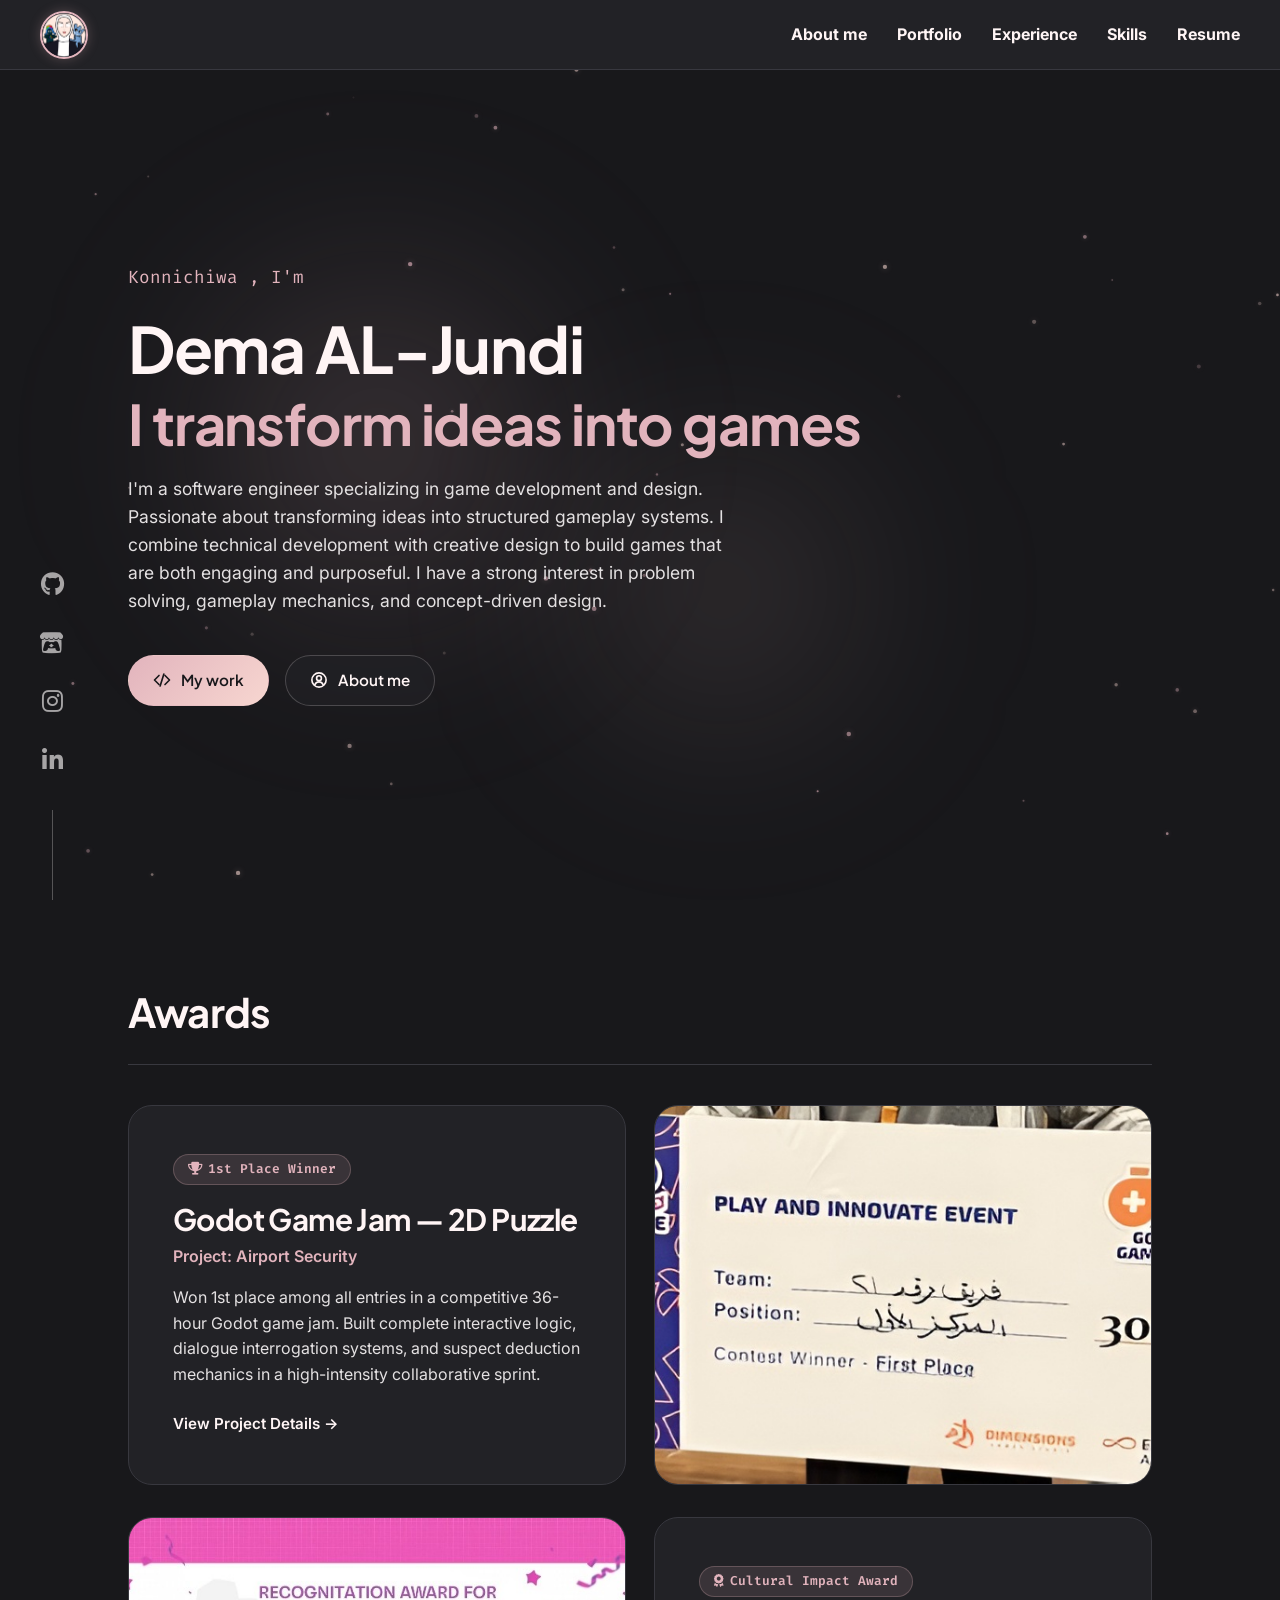
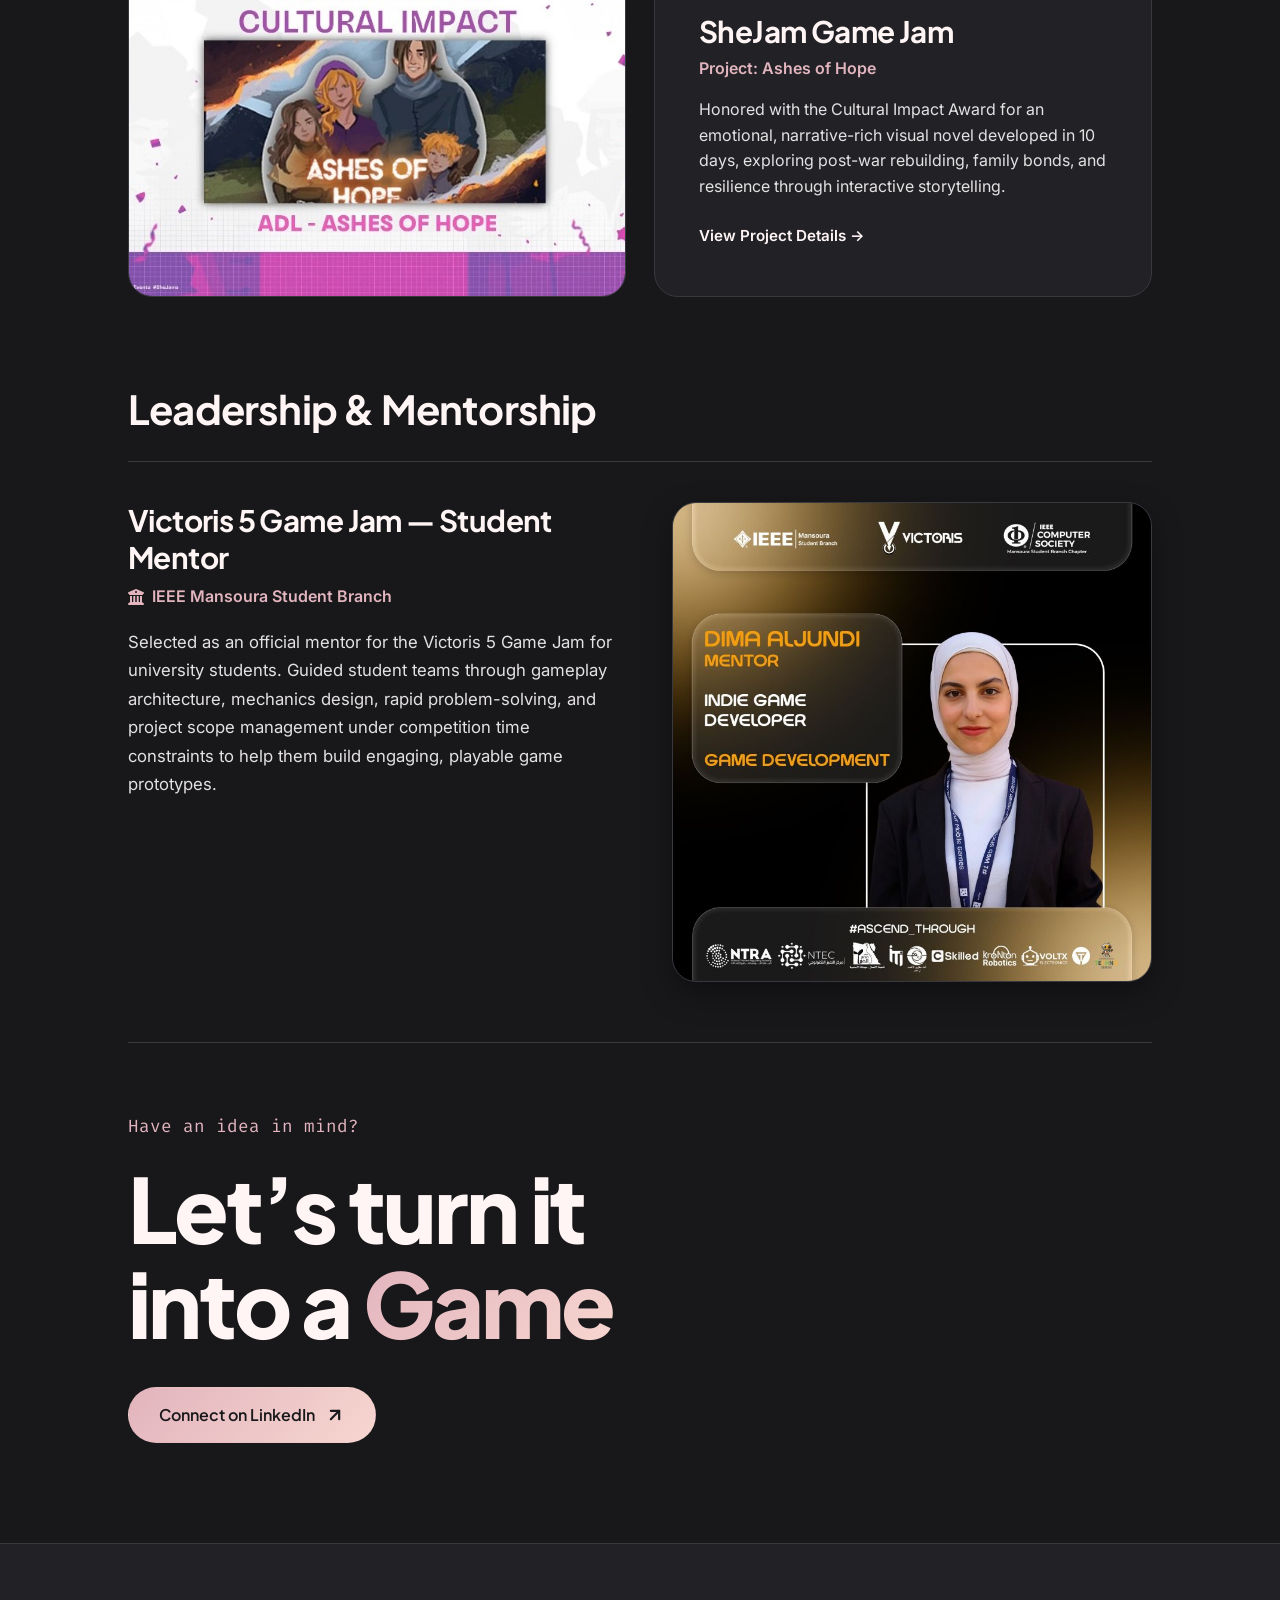
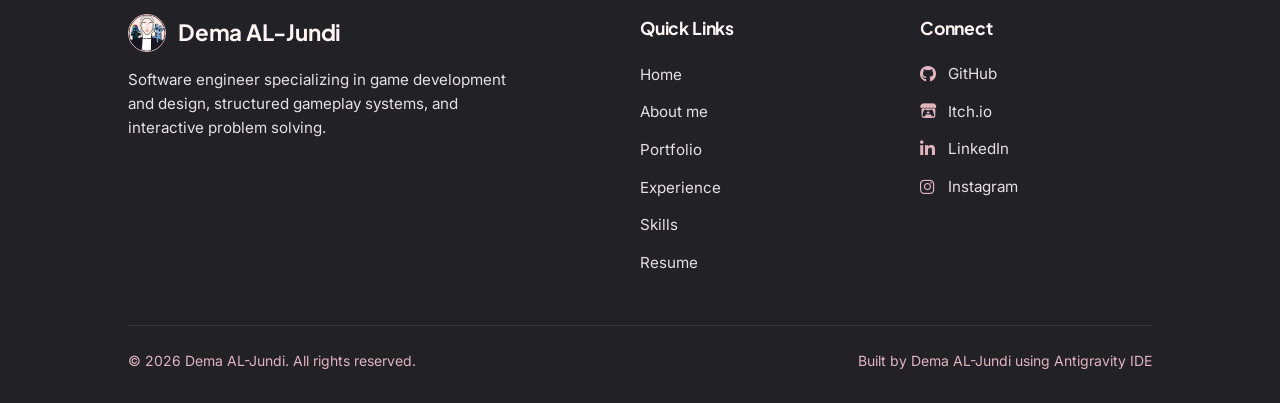
==== commit c843bc07: "Update index.html" ====
--- a/index.html
+++ b/index.html
@@ -4,7 +4,7 @@
 <head>
     <meta charset="UTF-8">
     <meta name="viewport" content="width=device-width, initial-scale=1.0">
-    <title>Portfolio Skeleton</title>
+    <title>Dema AL-Jundi</title>
     <link rel="icon" type="image/png" href="Images/Main_page_images/Logo.png">
     <link rel="stylesheet" href="css/style.css">
     <link rel="stylesheet" href="https://cdnjs.cloudflare.com/ajax/libs/font-awesome/6.4.0/css/all.min.css">
--- a/css/style.css
+++ b/css/style.css
@@ -26,6 +26,19 @@
     scroll-behavior: smooth;
 }
 
+/* Scroll Reveal Animations */
+.js-enabled .reveal {
+    opacity: 0;
+    transform: translateY(40px);
+    transition: opacity 0.8s cubic-bezier(0.2, 0.8, 0.2, 1), transform 0.8s cubic-bezier(0.2, 0.8, 0.2, 1);
+    will-change: opacity, transform;
+}
+
+.js-enabled .reveal.revealed {
+    opacity: 1;
+    transform: translateY(0);
+}
+
 body {
     font-family: var(--font-body);
     line-height: 1.6;
@@ -212,6 +225,115 @@
     100% {
         opacity: 1;
         transform: translateX(0);
+    }
+}
+
+/* ===== Project Video Hero ===== */
+.project-video-hero {
+    position: relative;
+    width: 100%;
+    height: calc(100vh - 70px);
+    overflow: hidden;
+    display: flex;
+    align-items: flex-end;
+    background-color: #000;
+}
+
+.project-hero-video {
+    position: absolute;
+    inset: 0;
+    width: 100%;
+    height: 100%;
+    object-fit: cover;
+    z-index: 0;
+    opacity: 0.75;
+}
+
+.project-hero-gradient {
+    position: absolute;
+    inset: 0;
+    background: linear-gradient(to bottom,
+            rgba(24, 24, 27, 0.1) 0%,
+            rgba(24, 24, 27, 0.15) 40%,
+            rgba(24, 24, 27, 0.85) 80%,
+            rgba(24, 24, 27, 1) 100%);
+    z-index: 1;
+}
+
+.project-hero-content {
+    position: relative;
+    z-index: 2;
+    padding: 0 8% 60px;
+    width: 100%;
+    animation: heroFadeInUp 0.9s cubic-bezier(0.22, 1, 0.36, 1) 0.2s both;
+}
+
+.project-hero-content .back-link {
+    display: inline-block;
+    margin-bottom: 20px;
+    font-size: 0.85rem;
+    color: rgba(255, 245, 245, 0.65);
+    text-decoration: none;
+    letter-spacing: 0.04em;
+    transition: color 0.2s;
+}
+
+.project-hero-content .back-link:hover {
+    color: var(--accent);
+}
+
+.project-hero-content h1 {
+    font-size: clamp(2.4rem, 6vw, 5rem);
+    font-family: var(--font-heading);
+    color: var(--text-heading);
+    line-height: 1.05;
+    letter-spacing: -0.03em;
+    margin-bottom: 16px;
+}
+
+.project-hero-content .project-tags {
+    margin-bottom: 0;
+}
+
+.project-hero-scroll-hint {
+    position: absolute;
+    bottom: 24px;
+    right: 8%;
+    z-index: 2;
+    display: flex;
+    flex-direction: column;
+    align-items: center;
+    gap: 6px;
+    opacity: 0.45;
+    animation: heroFadeInUp 1s cubic-bezier(0.22, 1, 0.36, 1) 0.8s both;
+}
+
+.project-hero-scroll-hint span {
+    font-size: 0.65rem;
+    letter-spacing: 0.14em;
+    text-transform: uppercase;
+    font-family: var(--font-mono);
+    color: var(--text-heading);
+}
+
+.scroll-hint-line {
+    width: 1px;
+    height: 48px;
+    background: linear-gradient(to bottom, var(--accent), transparent);
+    animation: scrollLineGrow 1.6s ease-in-out infinite;
+}
+
+@keyframes scrollLineGrow {
+
+    0%,
+    100% {
+        transform: scaleY(1);
+        opacity: 0.6;
+    }
+
+    50% {
+        transform: scaleY(0.5);
+        opacity: 1;
     }
 }
 
@@ -435,34 +557,151 @@
     transform: translateX(-5px);
 }
 
-.big-buttons-container {
+.portfolio-content {
+    display: flex;
+    flex-direction: column;
+    align-items: center;
+    justify-content: center;
+    min-height: calc(100vh - 120px);
+    text-align: center;
+}
+
+@keyframes cardFadeInUp {
+    0% {
+        opacity: 0;
+        transform: translateY(250px);
+    }
+
+    100% {
+        opacity: 1;
+        transform: translateY(0);
+    }
+}
+
+.category-cards-container {
     display: flex;
     justify-content: center;
     gap: 30px;
-    margin-top: 50px;
-}
-
-.big-btn {
-    display: flex;
+    margin-top: 20px;
+    margin-bottom: 50px;
+    flex-wrap: wrap;
+    max-width: 1400px;
+    padding: 0 20px;
+}
+
+.category-card {
+    position: relative;
+    width: 400px;
+    height: 560px;
+    border-radius: 8px;
+    overflow: hidden;
+    text-decoration: none;
+    color: white;
+    transition: transform 0.4s cubic-bezier(0.2, 0.8, 0.2, 1), box-shadow 0.4s ease;
+    background-color: #111;
+    display: flex;
+    flex-direction: column;
+    justify-content: flex-end;
+    box-shadow: 0 10px 30px rgba(0, 0, 0, 0.4);
+    animation: cardFadeInUp 1s cubic-bezier(0.22, 1, 0.36, 1) backwards;
+}
+
+.category-card:nth-child(1) {
+    animation-delay: 0.1s;
+}
+
+.category-card:nth-child(2) {
+    animation-delay: 0.25s;
+}
+
+.category-card:nth-child(3) {
+    animation-delay: 0.4s;
+}
+
+.category-card:hover {
+    transform: translateY(-12px);
+    box-shadow: 0 15px 45px var(--card-glow, rgba(255, 255, 255, 0.2));
+    z-index: 10;
+}
+
+.category-card::after {
+    content: '';
+    position: absolute;
+    inset: 0;
+    border: 2px solid transparent;
+    transition: border-color 0.4s ease;
+    pointer-events: none;
+    z-index: 5;
+    border-radius: 8px;
+}
+
+.category-card:hover::after {
+    border-color: rgba(255, 255, 255, 0.6);
+}
+
+.card-bg {
+    position: absolute;
+    top: 0;
+    left: 0;
+    width: 100%;
+    height: 100%;
+    object-fit: cover;
+    z-index: 1;
+    transition: transform 0.6s cubic-bezier(0.2, 0.8, 0.2, 1);
+    opacity: 0.85;
+}
+
+.category-card:hover .card-bg {
+    transform: scale(1.08);
+    opacity: 1;
+}
+
+.card-overlay {
+    position: relative;
+    z-index: 2;
+    background-color: var(--card-theme, rgba(0, 0, 0, 0.8));
+    padding: 30px 24px;
+    text-align: left;
+    min-height: 140px;
+    display: flex;
+    flex-direction: column;
     justify-content: center;
-    align-items: center;
-    width: 250px;
-    height: 150px;
-    font-size: 1.5rem;
-    font-weight: bold;
-    text-decoration: none;
+    border-top: 1px solid rgba(255, 255, 255, 0.1);
+    backdrop-filter: blur(8px);
+}
+
+.card-overlay h2 {
+    font-size: 2rem;
+    font-weight: 800;
+    color: var(--text-color, white);
+    margin: 0;
+    line-height: 1.15;
+}
+
+.category-card:hover .card-overlay {
+    background-color: var(--card-theme);
+    /* Force full color on hover if needed */
+}
+
+
+
+.category-prompt {
+    font-family: var(--font-heading);
+    font-size: 1.4rem;
+    letter-spacing: 0.2em;
     color: var(--text-heading);
-    border: 2px solid var(--border-color);
-    background-color: var(--bg-surface);
-    transition: all 0.3s ease;
-    border-radius: 8px;
-}
-
-.big-btn:hover {
-    background-color: var(--accent);
-    border-color: var(--text-heading);
-    color: var(--bg-base);
-    transform: translateY(-5px);
+    text-transform: uppercase;
+    font-weight: 700;
+    margin-top: 20px;
+    animation: cardFadeInUp 1s cubic-bezier(0.22, 1, 0.36, 1) 0.6s backwards;
+}
+
+@media (max-width: 950px) {
+    .category-card {
+        width: 100%;
+        max-width: 400px;
+        height: 380px;
+    }
 }
 
 .about-hero-showcase {
@@ -473,6 +712,11 @@
     margin-top: 40px;
     margin-bottom: 40px;
     flex-wrap: wrap;
+    animation: heroFadeInUp 1s cubic-bezier(0.22, 1, 0.36, 1) 0.3s both;
+}
+
+.page-content h1 {
+    animation: heroFadeInUp 1s cubic-bezier(0.22, 1, 0.36, 1) 0.1s both;
 }
 
 .about-hero-main {
@@ -490,8 +734,8 @@
 }
 
 .profile-pic-container {
-    width: 260px;
-    height: 260px;
+    width: 300px;
+    height: 300px;
     border-radius: 50%;
     border: 4px solid var(--accent);
     box-shadow: 0 0 30px rgba(226, 180, 189, 0.3);
@@ -601,7 +845,7 @@
 
 .about-bio-intro {
     max-width: 700px;
-    margin-bottom: 0;
+    margin-top: 40px;
     text-align: left;
 }
 
@@ -619,56 +863,543 @@
     margin-right: 4px;
 }
 
-.about-sections-grid {
+.about-games-section {
+    margin-top: 70px;
+    margin-bottom: 40px;
+    text-align: left;
+}
+
+.section-title-large {
+    font-size: 2.8rem;
+    font-weight: 800;
+    color: var(--text-heading);
+    margin-bottom: 12px;
+    letter-spacing: -0.015em;
+    line-height: 1.2;
+}
+
+.section-subtitle {
+    font-size: 1.15rem;
+    color: var(--text-body);
+    line-height: 1.6;
+    max-width: 900px;
+    margin-bottom: 30px;
+}
+
+.stats-grid {
     display: grid;
-    grid-template-columns: repeat(auto-fit, minmax(320px, 1fr));
-    gap: 24px;
-    margin-top: 36px;
-    text-align: left;
-}
-
-.about-section-card {
+    grid-template-columns: repeat(auto-fit, minmax(220px, 1fr));
+    gap: 20px;
+}
+
+.stat-card {
     background-color: var(--bg-surface);
     border: 1px solid var(--border-color);
     border-radius: 12px;
-    padding: 26px 28px;
+    padding: 24px 28px;
+    display: flex;
+    flex-direction: column;
+    justify-content: center;
+    transition: transform 0.3s ease, border-color 0.3s ease;
+}
+
+.stat-card:hover {
+    transform: translateY(-3px);
+    border-color: var(--accent);
+}
+
+.stat-number {
+    font-family: var(--font-heading);
+    font-size: 3rem;
+    font-weight: 800;
+    color: var(--accent);
+    line-height: 1;
+    margin-bottom: 8px;
+}
+
+.stat-label {
+    font-size: 1rem;
+    color: var(--text-body);
+    opacity: 0.9;
+}
+
+/* How I Work Section */
+.how-i-work-section {
+    display: grid;
+    grid-template-columns: 1fr 1fr;
+    column-gap: 60px;
+    row-gap: 0;
+    margin-top: 140px;
+    margin-bottom: 60px;
+    text-align: left;
+}
+
+.hiw-header {
+    margin-bottom: 30px;
+}
+
+.hiw-header .section-title-large {
+    margin-bottom: 12px;
+}
+
+.hiw-header .section-subtitle {
+    margin-bottom: 0;
+}
+
+.hiw-empty {
+    display: block;
+}
+
+.hiw-item {
+    border-top: 1px solid var(--border-color);
+    padding-top: 24px;
+    padding-bottom: 32px;
+}
+
+.hiw-item h4 {
+    font-size: 1.4rem;
+    font-weight: 700;
+    color: var(--text-heading);
+    margin-bottom: 12px;
+    font-family: var(--font-heading);
+}
+
+.hiw-item p {
+    font-size: 1.1rem;
+    color: var(--text-body);
+    line-height: 1.6;
+}
+
+@media (max-width: 850px) {
+    .how-i-work-section {
+        grid-template-columns: 1fr;
+    }
+
+    .hiw-empty {
+        display: none;
+    }
+}
+
+/* My Process Section */
+.my-process-section {
+    margin-top: 140px;
+    margin-bottom: 100px;
+    text-align: left;
+}
+
+.process-header {
+    margin-bottom: 40px;
+}
+
+.process-header .section-title-large {
+    margin-bottom: 12px;
+}
+
+.process-header .section-subtitle {
+    margin-bottom: 0;
+}
+
+.process-flow {
+    display: flex;
+    align-items: center;
+    justify-content: flex-start;
+    gap: 24px;
+    margin-bottom: 40px;
+    flex-wrap: wrap;
+}
+
+.process-step {
+    background-color: var(--bg-surface);
+    border: 1px solid var(--border-color);
+    border-radius: 8px;
+    padding: 16px 24px;
+    display: flex;
+    flex-direction: column;
+    min-width: 150px;
     transition: border-color 0.3s ease, transform 0.3s ease;
 }
 
-.about-section-card:hover {
+.process-step:hover {
     border-color: var(--accent);
-    transform: translateY(-3px);
-}
-
-.about-section-card h3 {
+    transform: translateY(-2px);
+}
+
+.step-label {
+    font-size: 0.9rem;
+    color: var(--text-body);
+    opacity: 0.8;
+    margin-bottom: 4px;
+}
+
+.step-value {
+    font-family: var(--font-heading);
+    font-size: 1.35rem;
+    font-weight: 700;
+    color: var(--text-heading);
+}
+
+.process-arrow {
     color: var(--accent);
-    font-size: 1.25rem;
+    font-size: 1.5rem;
+    font-weight: bold;
+    opacity: 0.8;
+}
+
+.ai-workflow-card {
+    background-color: var(--bg-surface);
+    border: 1px solid var(--border-color);
+    border-radius: 12px;
+    display: flex;
+    overflow: hidden;
+}
+
+.ai-workflow-col {
+    flex: 1;
+    padding: 36px;
+}
+
+.ai-workflow-col:first-child {
+    border-right: 1px solid var(--border-color);
+}
+
+.ai-col-title {
+    font-family: var(--font-heading);
+    font-size: 1.35rem;
     font-weight: 700;
+    color: var(--text-heading);
     margin-bottom: 16px;
-    letter-spacing: -0.01em;
-}
-
-.about-section-card ul {
+}
+
+.ai-col-list {
     list-style: none;
     display: flex;
     flex-direction: column;
-    gap: 12px;
-}
-
-.about-section-card li {
+    gap: 16px;
+}
+
+.ai-col-list li {
     position: relative;
     padding-left: 20px;
     color: var(--text-body);
-    font-size: 0.95rem;
+    font-size: 1.05rem;
     line-height: 1.6;
 }
 
-.about-section-card li::before {
-    content: '▹';
+.ai-col-list li::before {
+    content: '•';
     position: absolute;
     left: 0;
+    color: var(--text-body);
+    opacity: 0.5;
+    font-size: 1.2rem;
+    line-height: 1.2;
+}
+
+@media (max-width: 850px) {
+    .ai-workflow-card {
+        flex-direction: column;
+    }
+
+    .ai-workflow-col:first-child {
+        border-right: none;
+        border-bottom: 1px solid var(--border-color);
+    }
+
+    .process-flow {
+        gap: 16px;
+        justify-content: center;
+    }
+
+    .process-step {
+        width: 100%;
+        align-items: center;
+    }
+
+    .process-arrow {
+        transform: rotate(90deg);
+    }
+}
+
+/* Learning Section */
+.learning-section {
+    margin-top: 140px;
+    margin-bottom: 100px;
+    text-align: left;
+}
+
+.learning-grid {
+    display: grid;
+    grid-template-columns: repeat(auto-fit, minmax(200px, 1fr));
+    gap: 40px;
+    margin-top: 40px;
+    margin-bottom: 40px;
+}
+
+.learning-item {
+    border-left: 2px solid var(--accent);
+    padding-left: 20px;
+}
+
+.learning-item h4 {
+    font-size: 1.25rem;
+    font-weight: 700;
+    color: var(--text-heading);
+    margin-bottom: 8px;
+    font-family: var(--font-heading);
+}
+
+.learning-item p {
+    font-size: 1.05rem;
+    color: var(--text-body);
+    line-height: 1.5;
+}
+
+.availability-badge {
+    display: inline-flex;
+    align-items: center;
+    background-color: rgba(226, 180, 189, 0.1);
+    border: 1px solid rgba(226, 180, 189, 0.2);
+    border-radius: 50px;
+    padding: 12px 24px;
     color: var(--accent);
-    font-size: 0.9rem;
+    font-weight: 600;
+    font-size: 1.05rem;
+}
+
+.pulse-dot {
+    width: 10px;
+    height: 10px;
+    background-color: var(--accent);
+    border-radius: 50%;
+    margin-right: 12px;
+    box-shadow: 0 0 10px var(--accent);
+}
+
+/* Gamify Section */
+.gamify-section {
+    display: flex;
+    align-items: center;
+    gap: 60px;
+    margin-top: 160px;
+    margin-bottom: 120px;
+}
+
+.gamify-carousel-container {
+    flex: 1.2;
+    background-color: var(--bg-surface);
+    border-radius: 16px;
+    padding: 24px;
+    border: 1px solid var(--border-color);
+    box-shadow: 0 10px 30px rgba(0, 0, 0, 0.3);
+    display: flex;
+    flex-direction: column;
+}
+
+.carousel-display {
+    position: relative;
+    width: 100%;
+    aspect-ratio: 16 / 9;
+    border-radius: 8px;
+    overflow: hidden;
+    background-color: #111;
+    margin-bottom: 24px;
+}
+
+.carousel-img {
+    position: absolute;
+    top: 0;
+    left: 0;
+    width: 100%;
+    height: 100%;
+    object-fit: cover;
+    opacity: 0;
+    transition: opacity 0.5s ease;
+    pointer-events: none;
+}
+
+.carousel-img.active {
+    opacity: 1;
+    pointer-events: auto;
+}
+
+.carousel-controls {
+    display: flex;
+    flex-direction: column;
+    align-items: center;
+    gap: 20px;
+}
+
+.carousel-dots {
+    display: flex;
+    gap: 12px;
+}
+
+.carousel-dots .dot {
+    width: 12px;
+    height: 12px;
+    background-color: var(--border-color);
+    border-radius: 50%;
+    cursor: pointer;
+    transition: background-color 0.3s ease;
+}
+
+.carousel-dots .dot.active,
+.carousel-dots .dot:hover {
+    background-color: var(--accent);
+}
+
+.carousel-buttons {
+    display: flex;
+    gap: 16px;
+}
+
+.carousel-btn {
+    width: 48px;
+    height: 48px;
+    border-radius: 50%;
+    border: 2px solid var(--border-color);
+    background-color: transparent;
+    color: var(--text-body);
+    font-size: 1.1rem;
+    cursor: pointer;
+    display: flex;
+    justify-content: center;
+    align-items: center;
+    transition: all 0.3s ease;
+}
+
+.carousel-btn:hover {
+    border-color: var(--accent);
+    color: var(--accent);
+    transform: scale(1.05);
+}
+
+.carousel-btn.active-glow {
+    box-shadow: 0 0 0 4px rgba(226, 180, 189, 0.2);
+    border-color: var(--accent);
+    color: var(--accent);
+}
+
+.gamify-text {
+    flex: 1;
+    text-align: left;
+}
+
+.gamify-text .section-title-large {
+    font-size: 3rem;
+    line-height: 1.1;
+    margin-bottom: 20px;
+}
+
+.gamify-text .section-subtitle {
+    font-size: 1.15rem;
+    color: var(--text-body);
+    margin-bottom: 30px;
+    line-height: 1.6;
+}
+
+/* Outside of Dev Section */
+.outside-dev-section {
+    margin-top: 140px;
+    margin-bottom: 120px;
+    text-align: left;
+}
+
+.section-header-left {
+    margin-bottom: 40px;
+}
+
+.section-header-left .section-title-large {
+    margin-bottom: 12px;
+}
+
+.section-header-left .section-subtitle {
+    margin-bottom: 0;
+}
+
+.hobbies-grid {
+    display: grid;
+    grid-template-columns: repeat(auto-fit, minmax(280px, 1fr));
+    gap: 20px;
+}
+
+.hobby-card {
+    background-color: var(--bg-surface);
+    border: 1px solid var(--border-color);
+    border-radius: 12px;
+    padding: 24px;
+    display: flex;
+    align-items: center;
+    gap: 16px;
+    transition: transform 0.3s ease, border-color 0.3s ease;
+}
+
+.hobby-card:hover {
+    border-color: var(--accent);
+    transform: translateY(-2px);
+}
+
+.hobby-card i {
+    color: var(--accent);
+    font-size: 1.4rem;
+}
+
+.hobby-card span {
+    color: var(--text-heading);
+    font-size: 1.15rem;
+    font-weight: 700;
+    font-family: var(--font-heading);
+}
+
+/* Modal */
+.carousel-modal {
+    display: none;
+    position: fixed;
+    z-index: 100000;
+    left: 0;
+    top: 0;
+    width: 100%;
+    height: 100%;
+    background-color: rgba(0, 0, 0, 0.95);
+    align-items: center;
+    justify-content: center;
+    opacity: 0;
+    transition: opacity 0.4s ease;
+}
+
+.carousel-modal.show {
+    display: flex;
+    opacity: 1;
+}
+
+.modal-content {
+    max-width: 90%;
+    max-height: 90vh;
+    border-radius: 8px;
+    box-shadow: 0 0 40px rgba(0, 0, 0, 0.5);
+    object-fit: contain;
+}
+
+.modal-close {
+    position: absolute;
+    top: 30px;
+    right: 40px;
+    color: white;
+    font-size: 40px;
+    font-weight: bold;
+    cursor: pointer;
+    transition: color 0.3s;
+}
+
+.modal-close:hover {
+    color: var(--accent);
+}
+
+@media (max-width: 950px) {
+    .gamify-section {
+        flex-direction: column-reverse;
+        gap: 40px;
+    }
 }
 
 @media (max-width: 850px) {
@@ -907,14 +1638,18 @@
     border-color: var(--accent);
 }
 
-.card-image-placeholder {
-    height: 180px;
-    background-color: var(--bg-base);
-    display: flex;
-    justify-content: center;
-    align-items: center;
-    color: var(--text-body);
+.card-img {
+    width: 100%;
+    height: 200px;
+    object-fit: cover;
+    display: block;
     border-bottom: 1px solid var(--border-color);
+    transition: transform 0.4s ease, filter 0.4s ease;
+}
+
+.project-card:hover .card-img {
+    transform: scale(1.04);
+    filter: brightness(1.1);
 }
 
 .card-content {
@@ -964,40 +1699,322 @@
     opacity: 0.85;
 }
 
+/* =========================================
+   PROJECT DETAIL PAGES — FULL WIDTH LAYOUT
+   ========================================= */
+
 .project-details {
     text-align: left;
-    max-width: 900px;
-    margin: 0 auto;
+    max-width: 100%;
+    margin: 0;
+    padding: 0;
 }
 
 .project-details h1 {
     color: var(--text-heading);
 }
 
+/* Overview split section: text left, video right */
+.project-overview-section {
+    display: grid;
+    grid-template-columns: 1fr 1fr;
+    gap: 0;
+    min-height: 60vh;
+}
+
+.project-overview-text {
+    padding: 80px 6% 80px 8%;
+    display: flex;
+    flex-direction: column;
+    justify-content: center;
+}
+
+.project-overview-text h2 {
+    font-size: clamp(2.2rem, 4vw, 3.6rem);
+    font-weight: 800;
+    color: var(--text-heading);
+    line-height: 1.1;
+    letter-spacing: -0.03em;
+    margin-bottom: 28px;
+    font-family: var(--font-heading);
+}
+
+.project-overview-text p {
+    font-size: 1.15rem;
+    line-height: 1.75;
+    color: var(--text-body);
+    max-width: 560px;
+}
+
+.project-overview-video {
+    position: relative;
+    overflow: hidden;
+    background-color: #000;
+    min-height: 400px;
+}
+
+.project-overview-video video {
+    width: 100%;
+    height: 100%;
+    object-fit: cover;
+    position: absolute;
+    inset: 0;
+    opacity: 0.85;
+}
+
+@media (max-width: 900px) {
+    .project-overview-section {
+        grid-template-columns: 1fr;
+    }
+
+    .project-overview-text {
+        padding: 60px 6%;
+    }
+
+    .project-overview-video {
+        min-height: 300px;
+    }
+}
+
+/* Generic full-width project section — zig-zag */
 .project-section {
-    margin-bottom: 40px;
-    background-color: var(--bg-surface);
-    padding: 30px;
+    padding: 100px 8%;
+    position: relative;
+}
+
+.project-section-inner {
+    display: grid;
+    grid-template-columns: 2fr 2fr;
+    gap: 80px;
+    align-items: start;
+    max-width: 1400px;
+}
+
+/* For two text sections side-by-side */
+.project-section-inner.split-text {
+    grid-template-columns: 2fr 2fr;
+}
+
+/* Zig-zag: even sections flip media to left, text to right */
+.project-section:nth-child(even) .project-section-inner:not(.split-text) {
+    grid-template-columns: 2fr 2fr;
+}
+
+.project-section:nth-child(even) .project-section-inner:not(.split-text) .project-text-col {
+    order: 2;
+}
+
+.project-section:nth-child(even) .project-section-inner:not(.split-text) .project-media-col {
+    order: 1;
+}
+
+.project-text-col {
+    position: sticky;
+    top: 90px;
+    display: flex;
+    flex-direction: column;
+    gap: 24px;
+}
+
+/* If it's a split text layout, we probably don't want sticky if one is longer than the other, but it's fine for now */
+.project-section-inner.split-text .project-text-col {
+    position: static;
+}
+
+.project-text-col h2 {
+    font-size: clamp(1.6rem, 2.4vw, 2.4rem);
+    font-weight: 800;
+    color: var(--text-heading);
+    line-height: 1.15;
+    letter-spacing: -0.025em;
+    font-family: var(--font-heading);
+    margin-bottom: -8px;
+}
+
+.project-text-col p {
+    font-size: 1.1rem;
+    line-height: 1.8;
+    color: var(--text-body);
+}
+
+.project-text-col ul {
+    list-style: none;
+    padding: 0;
+    margin: 0;
+    display: flex;
+    flex-direction: column;
+    gap: 16px;
+}
+
+.project-text-col li {
+    position: relative;
+    padding-left: 24px;
+    font-size: 1.05rem;
+    line-height: 1.7;
+    color: var(--text-body);
+}
+
+.project-text-col li::before {
+    content: '→';
+    position: absolute;
+    left: 0;
+    color: var(--accent);
+    font-size: 1rem;
+    top: 0.05em;
+}
+
+.project-text-col h3 {
+    font-size: 1.4rem;
+    font-weight: 700;
+    color: var(--text-heading);
+    font-family: var(--font-heading);
+    margin-top: 8px;
+    margin-bottom: 4px;
+}
+
+.project-media-col {
+    display: flex;
+    flex-direction: column;
+}
+
+@media (max-width: 1050px) {
+
+    .project-section-inner,
+    .project-section:nth-child(even) .project-section-inner,
+    .project-section-inner.split-text {
+        grid-template-columns: 1fr;
+        gap: 40px;
+    }
+
+    .project-text-col,
+    .project-media-col {
+        position: static !important;
+        order: 0 !important;
+    }
+
+    .project-section {
+        padding: 70px 6%;
+    }
+}
+
+/* Media gallery — natural ratio, descriptive label below */
+.project-media-gallery {
+    display: flex;
+    flex-direction: column;
+    gap: 28px;
+}
+
+.project-media-gallery.multi {
+    display: grid;
+    grid-template-columns: repeat(auto-fill, minmax(260px, 1fr));
+    gap: 24px;
+}
+
+.project-media-gallery.single {
+    display: block;
+}
+
+.project-media-item {
+    display: flex;
+    flex-direction: column;
+    gap: 10px;
+    cursor: pointer;
+}
+
+.project-media-item:hover .project-media-frame {
+    transform: translateY(-3px);
+    box-shadow: 0 12px 32px rgba(0, 0, 0, 0.5);
+}
+
+.project-media-frame {
+    border-radius: 10px;
+    overflow: hidden;
+    border: 1px solid var(--border-color);
+    background-color: #0d0d0d;
+    transition: transform 0.3s ease, box-shadow 0.3s ease;
+    line-height: 0;
+}
+
+.project-media-frame img {
+    width: 100%;
+    height: auto;
+    display: block;
+    object-fit: contain;
+}
+
+.project-media-frame video {
+    width: 100%;
+    height: auto;
+    display: block;
+    object-fit: contain;
+    max-height: 480px;
+}
+
+.media-label {
+    font-size: 0.82rem;
+    color: var(--text-body);
+    opacity: 0.65;
+    font-family: var(--font-mono);
+    letter-spacing: 0.03em;
+    padding: 0 2px;
+    line-height: 1.4;
+}
+
+/* Fullscreen media modal */
+.media-modal {
+    display: none;
+    position: fixed;
+    inset: 0;
+    z-index: 100000;
+    background: rgba(0, 0, 0, 0.96);
+    align-items: center;
+    justify-content: center;
+    opacity: 0;
+    transition: opacity 0.3s ease;
+}
+
+.media-modal.show {
+    display: flex;
+    opacity: 1;
+}
+
+.media-modal-inner {
+    position: relative;
+    max-width: 90vw;
+    max-height: 90vh;
+}
+
+.media-modal-inner img,
+.media-modal-inner video {
+    max-width: 90vw;
+    max-height: 85vh;
     border-radius: 8px;
-    border: 1px solid var(--border-color);
-}
-
-.project-section h2 {
-    color: var(--text-heading);
-    margin-bottom: 15px;
-    font-size: 1.5rem;
-    border-bottom: 2px solid var(--accent);
-    display: inline-block;
-    padding-bottom: 5px;
-}
-
-.project-section ul {
-    margin-left: 20px;
-    margin-top: 10px;
-}
-
-.project-section li {
-    margin-bottom: 10px;
+    object-fit: contain;
+    display: block;
+}
+
+.media-modal-close {
+    position: absolute;
+    top: -44px;
+    right: 0;
+    color: white;
+    font-size: 2rem;
+    cursor: pointer;
+    transition: color 0.2s;
+    line-height: 1;
+    background: none;
+    border: none;
+    padding: 0;
+}
+
+.media-modal-close:hover {
+    color: var(--accent);
+}
+
+/* Page-level content wrapper for project details */
+.page-content.project-details {
+    padding: 0;
+    text-align: left;
 }
 
 .under-work {
@@ -1698,4 +2715,596 @@
         transform: scale(0.97);
         opacity: 0.6;
     }
+}
+
+/* About Games Section */
+.about-games-section {
+    margin-top: 140px;
+    margin-bottom: 100px;
+    text-align: left;
+    animation: heroFadeInUp 1s cubic-bezier(0.22, 1, 0.36, 1) 0.5s both;
+}
+
+/* Vibe Section */
+.vibe-section {
+    margin-top: 160px;
+    margin-bottom: 140px;
+    text-align: left;
+}
+
+.vibe-section .section-title-large {
+    margin-bottom: 40px;
+}
+
+.vibe-split-layout {
+    display: flex;
+    gap: 40px;
+    align-items: stretch;
+}
+
+.vibe-left {
+    flex: 3;
+    overflow: hidden;
+    min-height: 400px;
+}
+
+.vibe-right {
+    flex: 1;
+    border-radius: 16px;
+    overflow: hidden;
+    background-color: var(--bg-surface);
+    border: 1px solid var(--border-color);
+    box-shadow: 0 10px 30px rgba(0, 0, 0, 0.3);
+    min-height: 400px;
+    position: relative;
+    display: flex;
+    align-items: center;
+    justify-content: center;
+}
+
+.vibe-slider-wrapper {
+    width: 100%;
+    height: 100%;
+    overflow: hidden;
+    display: flex;
+    align-items: center;
+    padding: 20px 0;
+    -webkit-mask-image: linear-gradient(to right, transparent, black 10%, black 90%, transparent);
+    mask-image: linear-gradient(to right, transparent, black 10%, black 90%, transparent);
+}
+
+.vibe-slider-track {
+    display: flex;
+    gap: 20px;
+    animation: scrollLeft 90s linear infinite;
+    width: max-content;
+    padding-left: 20px;
+}
+
+.vibe-slider-track:hover {
+    animation-play-state: paused;
+}
+
+.vibe-slide {
+    height: 360px;
+    width: 260px;
+    object-fit: cover;
+    border-radius: 12px;
+    border: 1px solid var(--border-color);
+    box-shadow: 0 4px 12px rgba(0, 0, 0, 0.2);
+}
+
+@keyframes scrollLeft {
+    0% {
+        transform: translateX(0);
+    }
+
+    100% {
+        transform: translateX(-50%);
+    }
+}
+
+
+
+.vibe-video-container {
+    width: 100%;
+    height: 100%;
+    position: relative;
+    display: flex;
+    justify-content: center;
+    align-items: center;
+    background-color: #000;
+}
+
+.vibe-video {
+    width: 100%;
+    height: 100%;
+    object-fit: cover;
+}
+
+.video-overlay-text {
+    position: absolute;
+    bottom: 20px;
+    left: 20px;
+    background: rgba(0, 0, 0, 0.6);
+    color: white;
+    padding: 8px 16px;
+    border-radius: 8px;
+    font-weight: 700;
+    font-family: var(--font-heading);
+    letter-spacing: 0.05em;
+    backdrop-filter: blur(4px);
+}
+
+@media (max-width: 950px) {
+    .vibe-split-layout {
+        flex-direction: column;
+    }
+}
+
+/* Skills Page Layout */
+.skills-container {
+    display: flex;
+    flex-direction: column;
+    gap: 30px;
+    justify-content: center;
+    max-width: 1400px;
+    margin: 0 auto;
+    padding: 20px;
+}
+
+.skills-row-top,
+.skills-row-bottom {
+    display: flex;
+    flex-wrap: wrap;
+    gap: 30px;
+    justify-content: center;
+}
+
+.skills-row-top .skill-category-column {
+    flex: 1 1 350px;
+}
+
+.skills-row-bottom .skill-category-column {
+    flex: 1 1 300px;
+}
+
+.skill-category-column {
+    background-color: var(--bg-surface);
+    border: 1px solid var(--border-color);
+    border-radius: 12px;
+    padding: 30px 20px;
+    max-width: 500px;
+    box-shadow: 0 4px 20px rgba(0, 0, 0, 0.2);
+    display: flex;
+    flex-direction: column;
+    align-items: center;
+    transition: box-shadow 0.3s ease, border-color 0.3s ease;
+    animation: heroFadeInUp 0.8s cubic-bezier(0.22, 1, 0.36, 1) backwards;
+}
+
+.skills-row-top .skill-category-column:nth-child(1) {
+    animation-delay: 0.1s;
+}
+
+.skills-row-top .skill-category-column:nth-child(2) {
+    animation-delay: 0.2s;
+}
+
+.skills-row-bottom .skill-category-column:nth-child(1) {
+    animation-delay: 0.3s;
+}
+
+.skills-row-bottom .skill-category-column:nth-child(2) {
+    animation-delay: 0.4s;
+}
+
+.skills-row-bottom .skill-category-column:nth-child(3) {
+    animation-delay: 0.5s;
+}
+
+.skill-category-column:hover {
+    box-shadow: 0 8px 30px rgba(226, 180, 189, 0.15);
+    border-color: var(--accent);
+}
+
+.category-title {
+    font-size: 1.2rem;
+    font-family: var(--font-heading);
+    color: var(--text-heading);
+    margin-bottom: 25px;
+    text-transform: uppercase;
+    letter-spacing: 0.1em;
+    font-weight: 700;
+}
+
+.skill-items-grid {
+    display: grid;
+    grid-template-columns: repeat(auto-fill, minmax(90px, 1fr));
+    gap: 15px;
+    width: 100%;
+}
+
+.skill-items-grid.text-only-grid {
+    grid-template-columns: repeat(auto-fill, minmax(110px, 1fr));
+}
+
+.skill-item {
+    background-color: var(--bg-base);
+    border: 1px solid rgba(226, 180, 189, 0.15);
+    /* Subtle integration of the light accent color */
+    border-radius: 12px;
+    padding: 15px 10px;
+    display: flex;
+    flex-direction: column;
+    align-items: center;
+    justify-content: center;
+    gap: 10px;
+    transition: box-shadow 0.3s ease, border-color 0.3s ease, background-color 0.3s ease, color 0.3s ease;
+    text-align: center;
+}
+
+.skill-item.text-only {
+    padding: 12px 10px;
+    background-color: var(--bg-surface);
+}
+
+.skill-item:hover {
+    box-shadow: 0 8px 20px rgba(226, 180, 189, 0.3);
+    border-color: var(--accent);
+    background-color: var(--accent);
+}
+
+.skill-item:hover span,
+.skill-item:hover .icon {
+    color: var(--bg-base) !important;
+}
+
+.skill-item .icon {
+    font-size: 2.5rem;
+    display: block;
+}
+
+img.icon {
+    width: 40px;
+    height: 40px;
+    object-fit: contain;
+}
+
+/* Invert the black icons so they show up beautifully on the dark background */
+img.icon[src*="godot.png"],
+img.icon[src*="unity.png"],
+img.icon[src*="github.png"],
+img.icon[src*="notion.png"] {
+    filter: invert(1) brightness(1.2);
+    transition: filter 0.3s ease;
+}
+
+.skill-item:hover img.icon[src*="godot.png"],
+.skill-item:hover img.icon[src*="unity.png"],
+.skill-item:hover img.icon[src*="github.png"],
+.skill-item:hover img.icon[src*="notion.png"] {
+    filter: none;
+}
+
+.skill-item span {
+    font-size: 0.85rem;
+    font-family: var(--font-body);
+    font-weight: 600;
+    color: var(--text-body);
+    transition: color 0.3s ease;
+}
+
+@media (max-width: 768px) {
+    .skill-category-column {
+        flex: 1 1 100%;
+        max-width: 100%;
+    }
+}
+
+/* =========================================
+   EXPERIENCE PAGE
+   ========================================= */
+
+.toggle-wrapper {
+    display: flex;
+    justify-content: center;
+    margin-bottom: 40px;
+    width: 100%;
+}
+
+.toggle-container {
+    background-color: var(--bg-surface);
+    border: 1px solid var(--border-color);
+    border-radius: 12px;
+    display: flex;
+    padding: 6px;
+    gap: 6px;
+    width: 100%;
+    max-width: 800px;
+}
+
+.toggle-btn {
+    flex: 1;
+    background: transparent;
+    border: none;
+    color: var(--text-body);
+    font-family: var(--font-heading);
+    font-size: 1rem;
+    font-weight: 700;
+    padding: 14px 24px;
+    border-radius: 8px;
+    cursor: pointer;
+    transition: background-color 0.3s ease, color 0.3s ease, box-shadow 0.3s ease;
+}
+
+.toggle-btn:hover {
+    color: var(--text-heading);
+}
+
+.toggle-btn.active {
+    background-color: var(--bg-base);
+    color: var(--text-heading);
+    box-shadow: 0 4px 15px rgba(0, 0, 0, 0.4);
+}
+
+.experience-list {
+    position: relative;
+    max-width: 1000px;
+    margin: 0 auto;
+    padding: 40px 0;
+    display: block;
+}
+
+/* Timeline center line */
+.experience-list::before {
+    content: '';
+    position: absolute;
+    width: 2px;
+    background-color: rgba(255, 255, 255, 0.2);
+    top: 0;
+    bottom: 0;
+    left: 50%;
+    transform: translateX(-50%);
+    z-index: 0;
+}
+
+.experience-item {
+    width: 50%;
+    padding: 10px 0;
+    position: relative;
+    background-color: transparent;
+    border: none;
+    box-sizing: border-box;
+}
+
+.experience-content {
+    overflow: hidden;
+}
+
+.experience-item:nth-child(odd) {
+    margin-left: 0;
+    text-align: right;
+}
+
+.experience-item:nth-child(odd) .experience-content {
+    padding-right: 50px;
+    padding-left: 20px;
+}
+
+.experience-item:nth-child(even) {
+    margin-left: 50%;
+    text-align: left;
+}
+
+.experience-item:nth-child(even) .experience-content {
+    padding-left: 50px;
+    padding-right: 20px;
+}
+
+.experience-content>* {
+    opacity: 0;
+    animation-fill-mode: forwards;
+}
+
+.experience-content> :nth-child(1) {
+    animation-delay: 0.1s;
+}
+
+.experience-content> :nth-child(2) {
+    animation-delay: 0.25s;
+}
+
+.experience-content> :nth-child(3) {
+    animation-delay: 0.4s;
+}
+
+.experience-content> :nth-child(4) {
+    animation-delay: 0.55s;
+}
+
+.experience-content> :nth-child(5) {
+    animation-delay: 0.7s;
+}
+
+.experience-item:nth-child(odd).revealed .experience-content>* {
+    animation-name: slideOutChildLeft;
+    animation-duration: 0.8s;
+    animation-timing-function: cubic-bezier(0.22, 1, 0.36, 1);
+}
+
+.experience-item:nth-child(even).revealed .experience-content>* {
+    animation-name: slideOutChildRight;
+    animation-duration: 0.8s;
+    animation-timing-function: cubic-bezier(0.22, 1, 0.36, 1);
+}
+
+/* Timeline dots */
+.experience-item::after {
+    content: '';
+    position: absolute;
+    width: 18px;
+    height: 18px;
+    background-color: var(--bg-base);
+    border: 3px solid #fff;
+    border-radius: 50%;
+    top: 15px;
+    z-index: 1;
+}
+
+.experience-item:nth-child(odd)::after {
+    right: -10px;
+}
+
+.experience-item:nth-child(even)::after {
+    left: -10px;
+}
+
+.experience-item h3 {
+    font-family: var(--font-heading);
+    font-size: 2.2rem;
+    color: var(--text-heading);
+    margin-bottom: 5px;
+}
+
+.experience-item p {
+    margin-bottom: 10px;
+    line-height: 1.6;
+    color: var(--text-body);
+}
+
+.experience-item ul {
+    list-style-type: none;
+    padding: 0;
+    margin-top: 20px;
+}
+
+.experience-item li {
+    margin-bottom: 12px;
+    line-height: 1.6;
+    position: relative;
+    color: var(--text-body);
+}
+
+/* Align bullets based on odd/even */
+.experience-item:nth-child(even) li {
+    padding-left: 20px;
+    text-align: left;
+}
+
+.experience-item:nth-child(even) li::before {
+    content: '•';
+    position: absolute;
+    left: 0;
+    color: var(--accent);
+}
+
+.experience-item:nth-child(odd) li {
+    padding-right: 20px;
+    text-align: right;
+}
+
+.experience-item:nth-child(odd) li::after {
+    content: '•';
+    position: absolute;
+    right: 0;
+    color: var(--accent);
+}
+
+.experience-item strong {
+    color: var(--text-tagline);
+}
+
+/* Pill button styling */
+.experience-btn {
+    display: inline-block;
+    margin-top: 20px;
+    padding: 10px 24px;
+    background-color: transparent;
+    border: 1px solid var(--accent);
+    color: var(--accent);
+    text-decoration: none;
+    border-radius: 8px;
+    font-weight: 700;
+    font-family: var(--font-heading);
+    transition: background-color 0.3s ease, color 0.3s ease, transform 0.2s ease;
+}
+
+.experience-btn:hover {
+    background-color: var(--accent);
+    color: var(--bg-base);
+    transform: translateY(-2px);
+}
+
+/* Mobile responsive timeline */
+@media (max-width: 768px) {
+    .experience-list::before {
+        left: 30px;
+    }
+
+    .experience-item {
+        width: 100%;
+        margin-left: 0 !important;
+        padding-left: 70px !important;
+        padding-right: 20px !important;
+        text-align: left !important;
+    }
+
+    .experience-item:nth-child(odd)::after,
+    .experience-item:nth-child(even)::after {
+        left: 20px !important;
+        right: auto !important;
+    }
+
+    .experience-item:nth-child(odd) li {
+        padding-left: 20px !important;
+        padding-right: 0 !important;
+        text-align: left !important;
+    }
+
+    .experience-item:nth-child(odd) li::before {
+        content: '•';
+        position: absolute;
+        left: 0;
+        color: var(--accent);
+    }
+
+    .experience-item:nth-child(odd) li::after {
+        content: none;
+    }
+
+    .experience-item:nth-child(odd) .experience-content,
+    .experience-item:nth-child(even) .experience-content {
+        padding-left: 50px !important;
+        padding-right: 20px !important;
+    }
+
+    .experience-item:nth-child(odd).revealed .experience-content>*,
+    .experience-item:nth-child(even).revealed .experience-content>* {
+        animation-name: slideOutChildRight !important;
+    }
+}
+
+@keyframes slideOutChildLeft {
+    0% {
+        opacity: 0;
+        transform: translateX(120px);
+    }
+
+    100% {
+        opacity: 1;
+        transform: translateX(0);
+    }
+}
+
+@keyframes slideOutChildRight {
+    0% {
+        opacity: 0;
+        transform: translateX(-120px);
+    }
+
+    100% {
+        opacity: 1;
+        transform: translateX(0);
+    }
 }
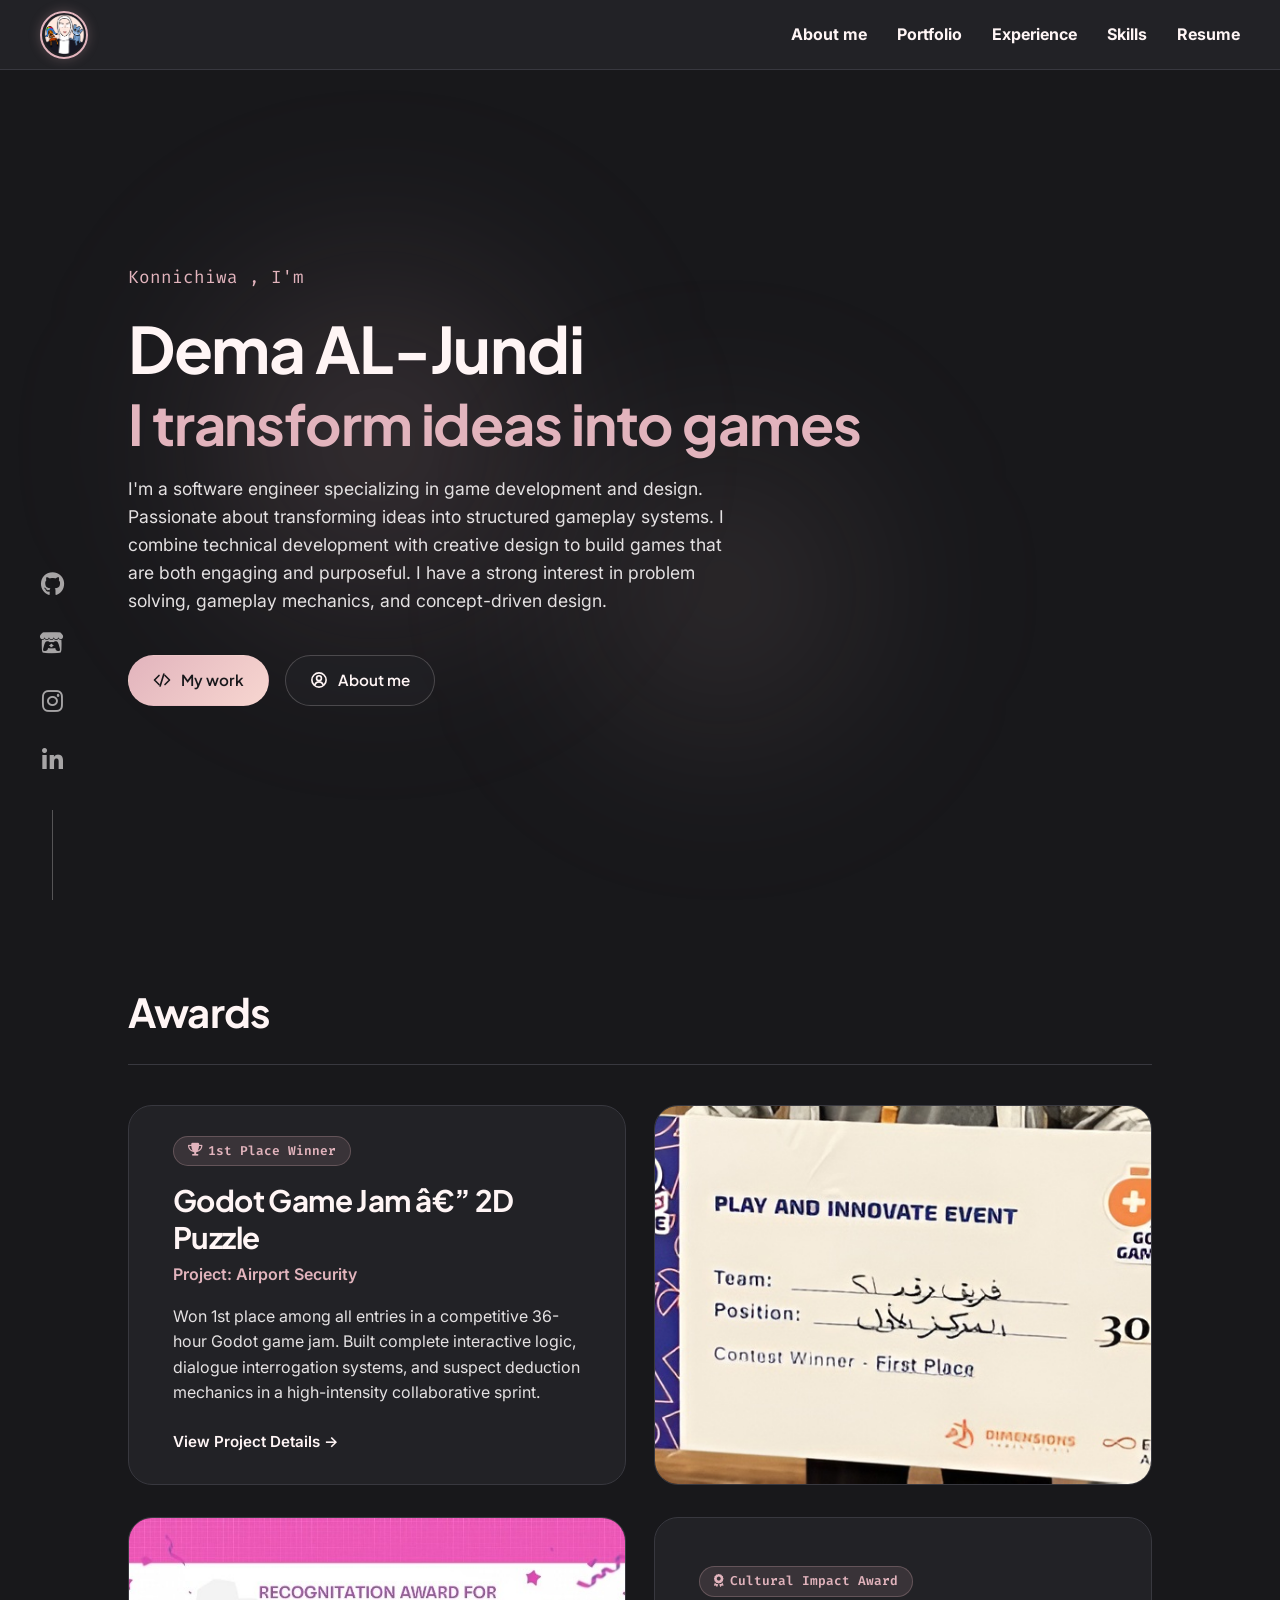
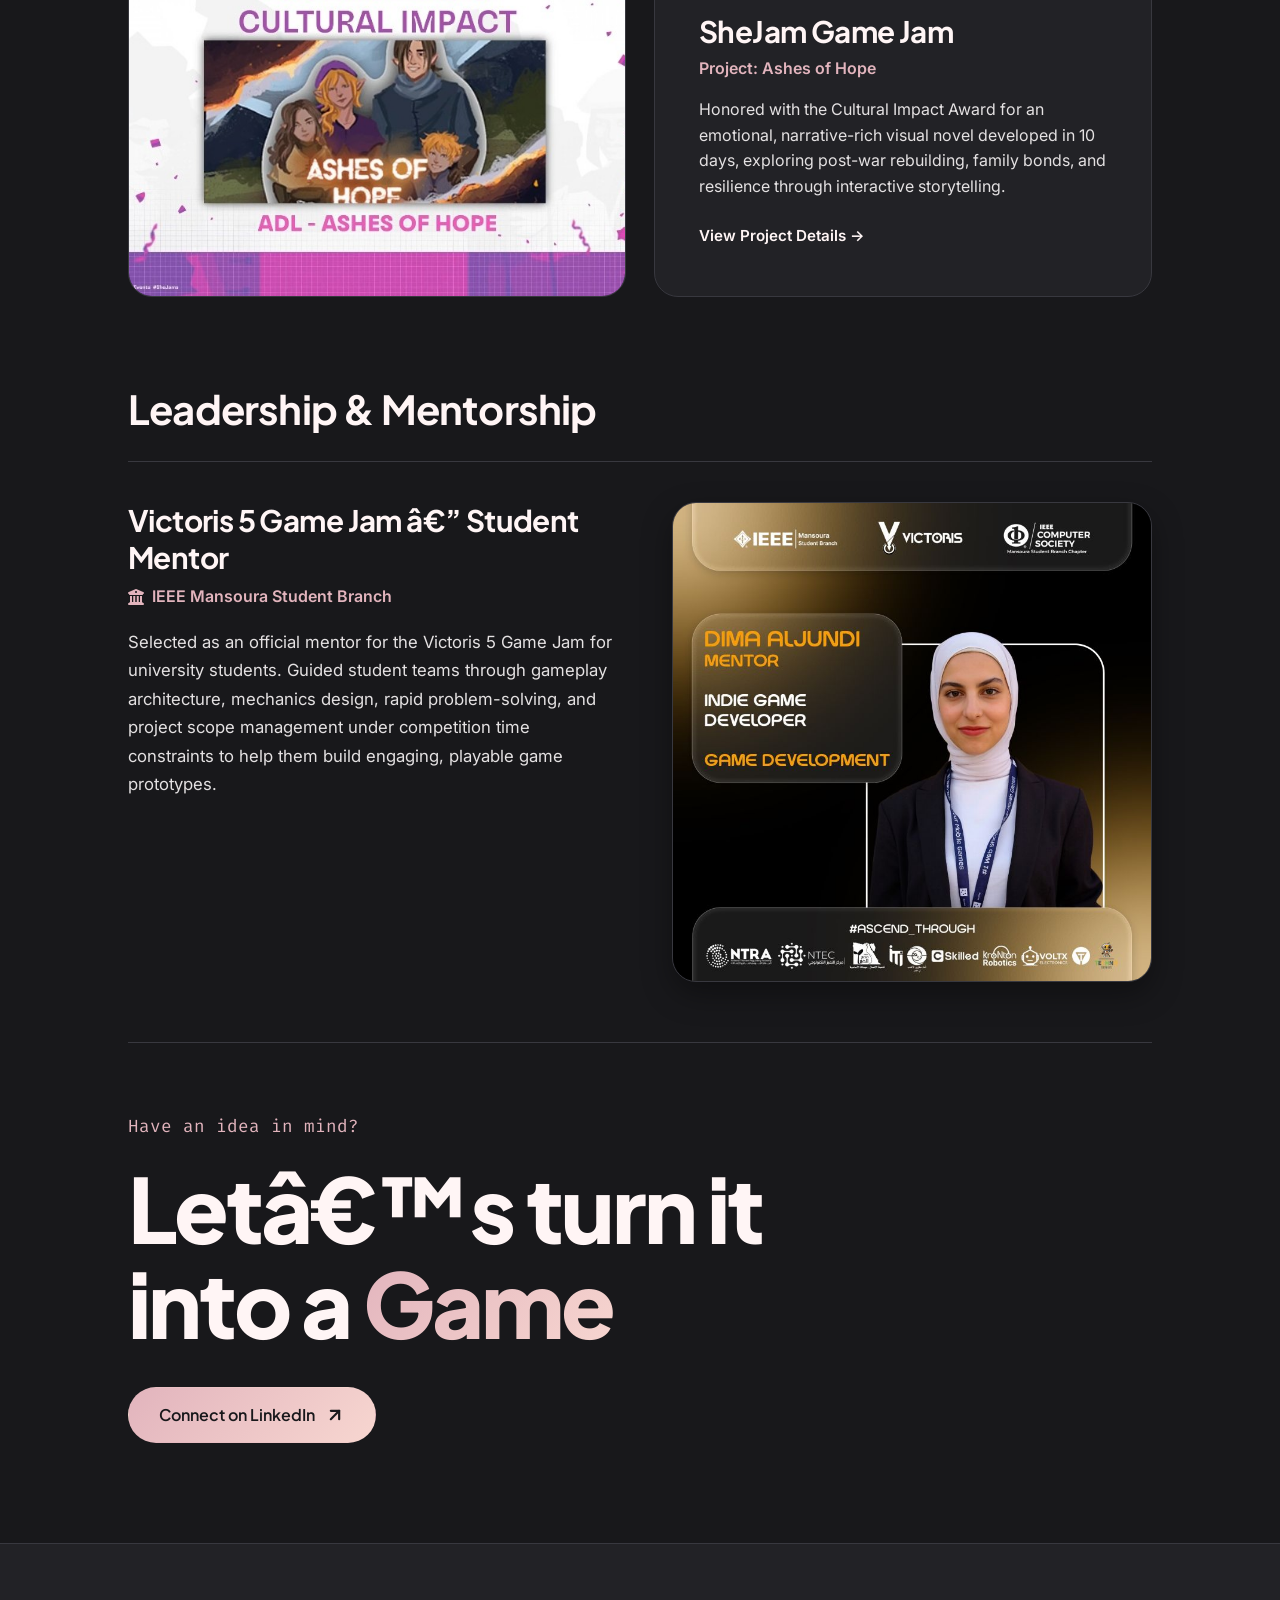
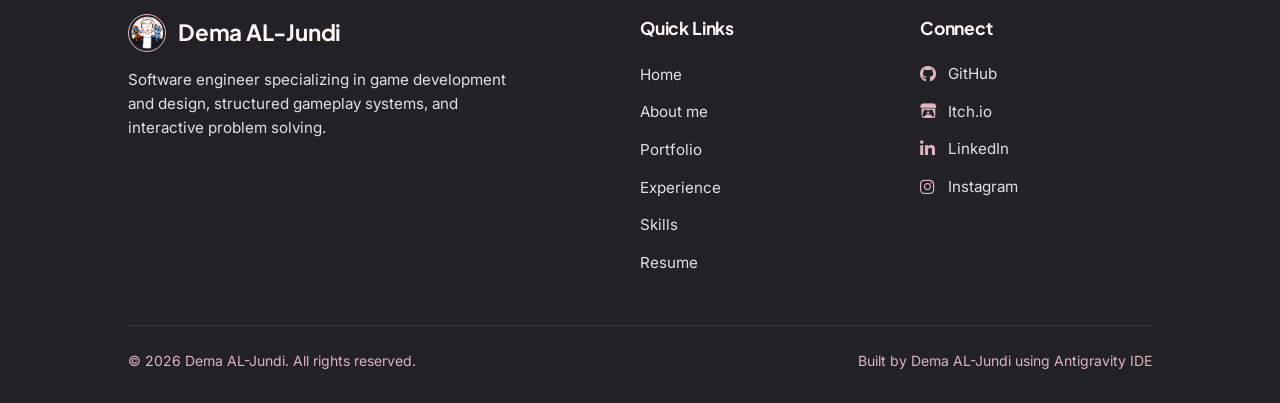
==== commit 95d1b869: "last adjustments done" ====
--- a/index.html
+++ b/index.html
@@ -1,4 +1,4 @@
-<!DOCTYPE html>
+﻿<!DOCTYPE html>
 <html lang="en">
 
 <head>
@@ -30,7 +30,7 @@
                 <li><a href="pages/main_pages/portfolio.html">Portfolio</a></li>
                 <li><a href="pages/main_pages/experience.html">Experience</a></li>
                 <li><a href="pages/main_pages/skills.html">Skills</a></li>
-                <li><a href="resume.pdf" target="_blank">Resume</a></li>
+                <li><a href="Dima_Aljundi_Resume.pdf" target="_blank">Resume</a></li>
             </ul>
         </nav>
     </header>
@@ -78,7 +78,7 @@
                 <div class="award-row reveal">
                     <div class="award-card award-text-card">
                         <span class="award-badge"><i class="fa-solid fa-trophy"></i> 1st Place Winner</span>
-                        <h3>Godot Game Jam — 2D Puzzle</h3>
+                        <h3>Godot Game Jam â€” 2D Puzzle</h3>
                         <div class="award-project-name">Project: Airport Security</div>
                         <p>
                             Won 1st place among all entries in a competitive 36-hour Godot game jam. Built complete
@@ -119,7 +119,7 @@
             </div>
             <div class="mentorship-container reveal">
                 <div class="mentorship-content">
-                    <h3>Victoris 5 Game Jam — Student Mentor</h3>
+                    <h3>Victoris 5 Game Jam â€” Student Mentor</h3>
                     <div class="mentorship-org">
                         <i class="fa-solid fa-building-columns"></i> IEEE Mansoura Student Branch
                     </div>
@@ -140,7 +140,7 @@
             <div class="cta-divider"></div>
             <div class="cta-content">
                 <span class="intro-text">Have an idea in mind?</span>
-                <h2 class="cta-title">Let’s turn it<br>into a <span class="cta-highlight">Game</span></h2>
+                <h2 class="cta-title">Letâ€™s turn it<br>into a <span class="cta-highlight">Game</span></h2>
                 <a href="https://www.linkedin.com/in/dima-aljundi" target="_blank" rel="noopener noreferrer"
                     class="btn btn-primary cta-btn">
                     <span>Connect on LinkedIn</span>
@@ -184,7 +184,7 @@
                     <li><a href="pages/main_pages/portfolio.html">Portfolio</a></li>
                     <li><a href="pages/main_pages/experience.html">Experience</a></li>
                     <li><a href="pages/main_pages/skills.html">Skills</a></li>
-                    <li><a href="resume.pdf" target="_blank">Resume</a></li>
+                    <li><a href="Dima_Aljundi_Resume.pdf" target="_blank">Resume</a></li>
                 </ul>
             </div>
             <div class="footer-col">
@@ -213,4 +213,4 @@
     <script src="js/script.js"></script>
 </body>
 
-</html>+</html>
--- a/css/style.css
+++ b/css/style.css
@@ -1905,9 +1905,9 @@
 }
 
 .project-media-gallery.multi {
-    display: grid;
-    grid-template-columns: repeat(auto-fill, minmax(260px, 1fr));
-    gap: 24px;
+    column-width: 260px;
+    column-gap: 24px;
+    display: block;
 }
 
 .project-media-gallery.single {
@@ -1919,6 +1919,8 @@
     flex-direction: column;
     gap: 10px;
     cursor: pointer;
+    break-inside: avoid;
+    margin-bottom: 24px;
 }
 
 .project-media-item:hover .project-media-frame {
